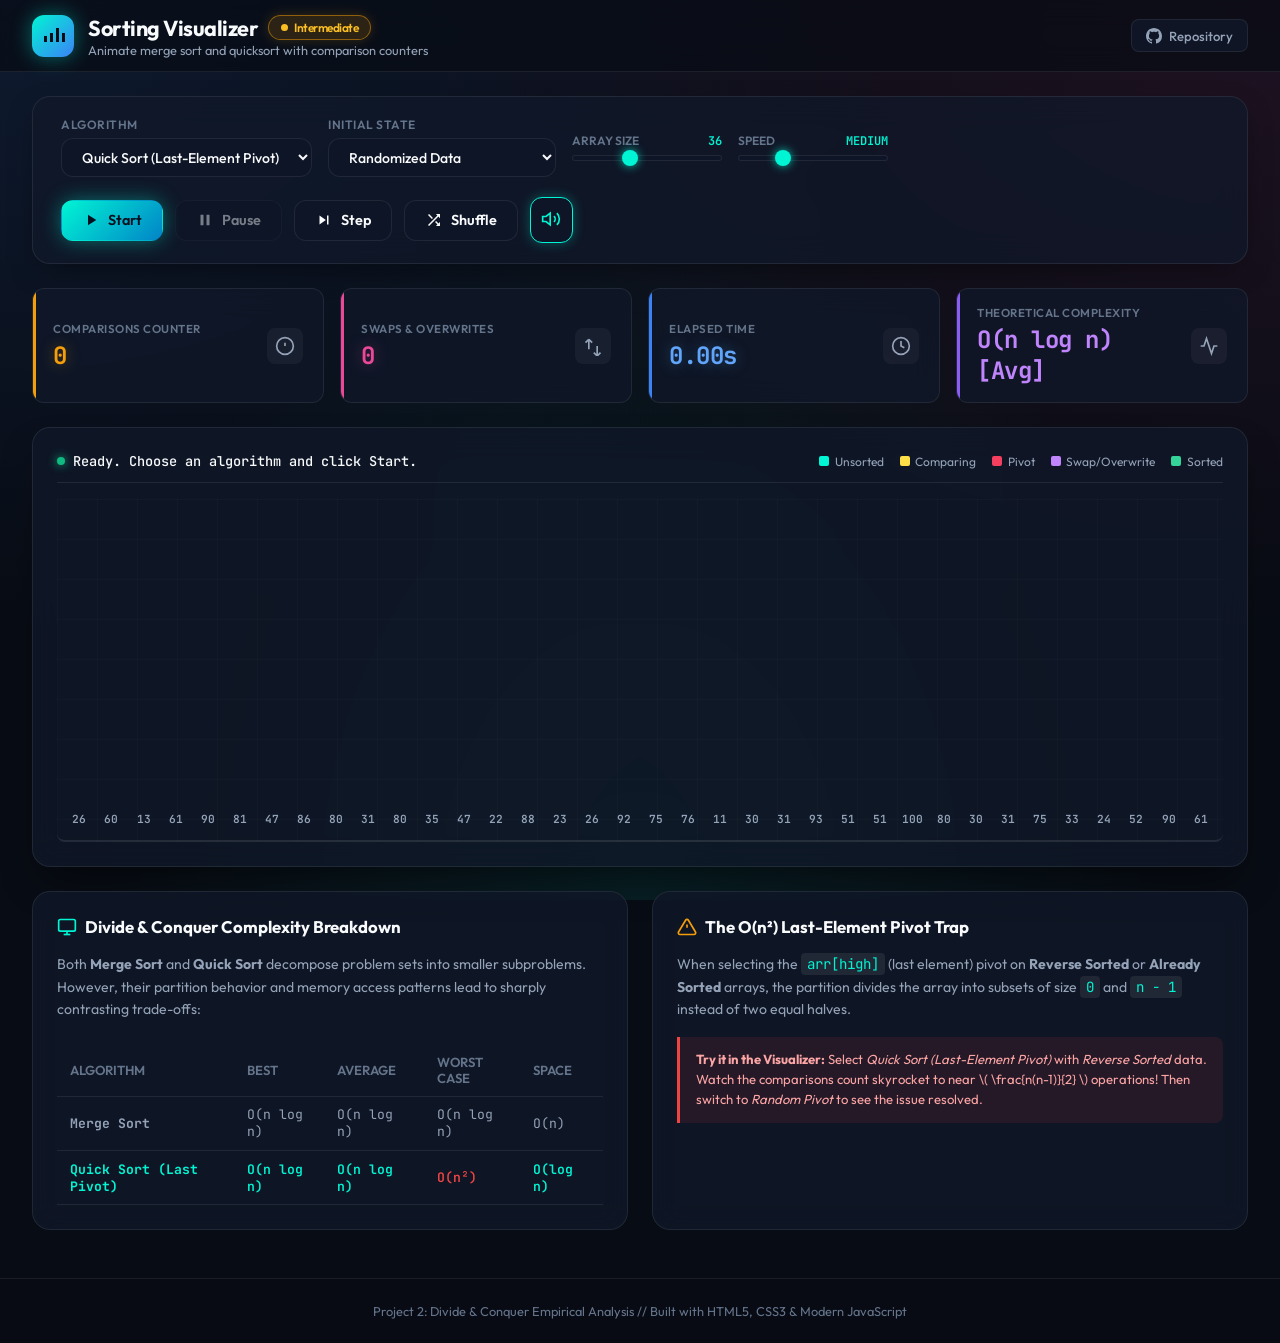
==== Project_2/index.html @ 73168f54 "feat(project-2): build interactive sorting visualizer with merge/quick sort, comparison counters, an" ====
<!DOCTYPE html>
<html lang="en">
<head>
  <meta charset="UTF-8">
  <meta name="viewport" content="width=device-width, initial-scale=1.0">
  <title>Sorting Visualizer // Merge vs Quick Sort with Counters</title>
  
  <!-- Fonts -->
  <link rel="preconnect" href="https://fonts.googleapis.com">
  <link rel="preconnect" href="https://fonts.gstatic.com" crossorigin>
  <link href="https://fonts.googleapis.com/css2?family=JetBrains+Mono:wght@400;500;700&family=Outfit:wght@400;500;600;700;800&display=swap" rel="stylesheet">
  
  <!-- Stylesheet -->
  <link rel="stylesheet" href="style.css">
</head>
<body>

  <!-- Top Header Navigation -->
  <header>
    <div class="header-container">
      <div class="brand">
        <div class="brand-icon">
          <svg viewBox="0 0 24 24">
            <path d="M3 18h3v-6H3v6zm6 0h3V9H9v9zm6 0h3V4h-3v14zm6 0h3v-9h-3v9z"/>
          </svg>
        </div>
        <div class="brand-title">
          <h1>Sorting Visualizer <span class="badge-tag"><span class="badge-dot"></span>Intermediate</span></h1>
          <p>Animate merge sort and quicksort with comparison counters</p>
        </div>
      </div>
      
      <div class="header-links">
        <a href="https://github.com/YousefEl-Basuony/Algorithm_Project" target="_blank" class="btn-secondary-link">
          <svg width="16" height="16" viewBox="0 0 24 24" fill="currentColor">
            <path d="M12 0C5.37 0 0 5.37 0 12c0 5.31 3.435 9.795 8.205 11.385.6.105.825-.255.825-.57 0-.285-.015-1.23-.015-2.235-3.015.555-3.795-.735-4.035-1.41-.135-.345-.72-1.41-1.23-1.695-.42-.225-1.02-.78-.015-.795.945-.015 1.62.87 1.845 1.23 1.08 1.815 2.805 1.305 3.495.99.105-.78.42-1.305.765-1.605-2.67-.3-5.46-1.335-5.46-5.925 0-1.305.465-2.385 1.23-3.225-.12-.3-.54-1.53.12-3.18 0 0 1.005-.315 3.3 1.23.96-.27 1.98-.405 3-.405s2.04.135 3 .405c2.295-1.56 3.3-1.23 3.3-1.23.66 1.65.24 2.88.12 3.18.765.84 1.23 1.905 1.23 3.225 0 4.605-2.805 5.625-5.475 5.925.435.375.81 1.095.81 2.22 0 1.605-.015 2.895-.015 3.3 0 .315.225.69.825.57A12.02 12.02 0 0024 12c0-6.63-5.37-12-12-12z"/>
          </svg>
          Repository
        </a>
      </div>
    </div>
  </header>

  <main>
    <!-- Control Deck -->
    <section class="control-deck">
      <div class="control-row">
        <div class="controls-group">
          <!-- Algorithm Selection -->
          <div class="input-pill">
            <label for="algo-select">Algorithm</label>
            <select id="algo-select" class="custom-select">
              <option value="quickSort" selected>Quick Sort (Last-Element Pivot)</option>
              <option value="mergeSort">Merge Sort (Divide & Conquer)</option>
              <option value="quickSortRandom">Quick Sort (Random Pivot)</option>
            </select>
          </div>

          <!-- Dataset Distribution -->
          <div class="input-pill">
            <label for="dataset-select">Initial State</label>
            <select id="dataset-select" class="custom-select">
              <option value="random" selected>Randomized Data</option>
              <option value="reversed">Reverse Sorted (O(n²) Trap)</option>
              <option value="sorted">Already Sorted</option>
              <option value="nearlySorted">Nearly Sorted</option>
            </select>
          </div>

          <!-- Array Size Slider -->
          <div class="slider-pill">
            <div class="slider-header">
              <span>Array Size</span>
              <span id="size-val" class="val-display">36</span>
            </div>
            <input type="range" id="size-slider" class="custom-slider" min="10" max="80" value="36">
          </div>

          <!-- Speed Slider -->
          <div class="slider-pill">
            <div class="slider-header">
              <span>Speed</span>
              <span id="speed-val" class="val-display">Medium</span>
            </div>
            <input type="range" id="speed-slider" class="custom-slider" min="5" max="150" value="45">
          </div>
        </div>

        <!-- Action Controls -->
        <div class="buttons-group">
          <button id="btn-start" class="btn btn-primary" title="Start Sorting">
            <svg viewBox="0 0 24 24" fill="currentColor">
              <path d="M8 5v14l11-7z"/>
            </svg>
            <span>Start</span>
          </button>

          <button id="btn-pause" class="btn btn-secondary" disabled title="Pause / Resume">
            <svg id="icon-pause" viewBox="0 0 24 24" fill="currentColor">
              <path d="M6 19h4V5H6v14zm8-14v14h4V5h-4z"/>
            </svg>
            <span id="pause-label">Pause</span>
          </button>

          <button id="btn-step" class="btn btn-secondary" title="Execute single step">
            <svg viewBox="0 0 24 24" fill="currentColor">
              <path d="M6 18l8.5-6L6 6v12zM16 6v12h2V6h-2z"/>
            </svg>
            <span>Step</span>
          </button>

          <button id="btn-shuffle" class="btn btn-secondary" title="Generate New Array">
            <svg viewBox="0 0 24 24" fill="currentColor">
              <path d="M10.59 9.17L5.41 4 4 5.41l5.17 5.17 1.42-1.41zM14.5 4l2.04 2.04L4 18.59 5.41 20 17.96 7.46 20 9.5V4h-5.5zm.33 9.41l-1.41 1.41 3.13 3.13L14.5 20H20v-5.5l-2.04 2.04-3.13-3.13z"/>
            </svg>
            <span>Shuffle</span>
          </button>

          <button id="btn-sound" class="btn-icon-toggle active" title="Toggle Audio Synthesizer">
            <svg id="icon-sound" width="20" height="20" viewBox="0 0 24 24" fill="none" stroke="currentColor" stroke-width="2">
              <polygon points="11 5 6 9 2 9 2 15 6 15 11 19 11 5"></polygon>
              <path d="M19.07 4.93a10 10 0 0 1 0 14.14M15.54 8.46a5 5 0 0 1 0 7.07"></path>
            </svg>
          </button>
        </div>
      </div>
    </section>

    <!-- Metrics HUD -->
    <section class="metrics-grid">
      <div class="metric-card card-comparisons">
        <div class="metric-info">
          <p class="label">Comparisons Counter</p>
          <h3 class="value" id="stat-comparisons">0</h3>
        </div>
        <div class="metric-icon">
          <svg width="20" height="20" viewBox="0 0 24 24" fill="none" stroke="currentColor" stroke-width="2">
            <circle cx="12" cy="12" r="10"></circle>
            <line x1="12" y1="8" x2="12" y2="12"></line>
            <line x1="12" y1="16" x2="12.01" y2="16"></line>
          </svg>
        </div>
      </div>

      <div class="metric-card card-swaps">
        <div class="metric-info">
          <p class="label">Swaps & Overwrites</p>
          <h3 class="value" id="stat-swaps">0</h3>
        </div>
        <div class="metric-icon">
          <svg width="20" height="20" viewBox="0 0 24 24" fill="none" stroke="currentColor" stroke-width="2">
            <path d="M7 16V4m0 0L3 8m4-4l4 4m6 4v12m0 0l4-4m-4 4l-4-4"/>
          </svg>
        </div>
      </div>

      <div class="metric-card card-time">
        <div class="metric-info">
          <p class="label">Elapsed Time</p>
          <h3 class="value" id="stat-time">0.00s</h3>
        </div>
        <div class="metric-icon">
          <svg width="20" height="20" viewBox="0 0 24 24" fill="none" stroke="currentColor" stroke-width="2">
            <circle cx="12" cy="12" r="10"></circle>
            <polyline points="12 6 12 12 16 14"></polyline>
          </svg>
        </div>
      </div>

      <div class="metric-card card-complexity">
        <div class="metric-info">
          <p class="label">Theoretical Complexity</p>
          <h3 class="value" id="stat-complexity">O(n log n)</h3>
        </div>
        <div class="metric-icon">
          <svg width="20" height="20" viewBox="0 0 24 24" fill="none" stroke="currentColor" stroke-width="2">
            <polyline points="22 12 18 12 15 21 9 3 6 12 2 12"></polyline>
          </svg>
        </div>
      </div>
    </section>

    <!-- Visualizer Stage Arena -->
    <section class="stage-wrapper">
      <div class="stage-header">
        <div class="status-indicator">
          <span class="status-beacon" id="status-beacon"></span>
          <span class="status-text" id="status-text">Ready. Choose an algorithm and click Start.</span>
        </div>

        <div class="legend-group">
          <div class="legend-item">
            <span class="legend-color default"></span>
            <span>Unsorted</span>
          </div>
          <div class="legend-item">
            <span class="legend-color comparing"></span>
            <span>Comparing</span>
          </div>
          <div class="legend-item">
            <span class="legend-color pivot"></span>
            <span>Pivot</span>
          </div>
          <div class="legend-item">
            <span class="legend-color swapping"></span>
            <span>Swap/Overwrite</span>
          </div>
          <div class="legend-item">
            <span class="legend-color sorted"></span>
            <span>Sorted</span>
          </div>
        </div>
      </div>

      <!-- Live Dynamic Bars Container -->
      <div id="bars-container" class="bars-arena"></div>
    </section>

    <!-- Project 2 Divide & Conquer Analysis Insights -->
    <section class="insights-section">
      <div class="insight-card">
        <h3>
          <svg width="20" height="20" viewBox="0 0 24 24" fill="none" stroke="var(--accent-cyan)" stroke-width="2">
            <rect x="2" y="3" width="20" height="14" rx="2" ry="2"></rect>
            <line x1="8" y1="21" x2="16" y2="21"></line>
            <line x1="12" y1="17" x2="12" y2="21"></line>
          </svg>
          Divide & Conquer Complexity Breakdown
        </h3>
        <p>Both <strong>Merge Sort</strong> and <strong>Quick Sort</strong> decompose problem sets into smaller subproblems. However, their partition behavior and memory access patterns lead to sharply contrasting trade-offs:</p>
        
        <table class="theory-table">
          <thead>
            <tr>
              <th>Algorithm</th>
              <th>Best</th>
              <th>Average</th>
              <th>Worst Case</th>
              <th>Space</th>
            </tr>
          </thead>
          <tbody>
            <tr>
              <td><strong>Merge Sort</strong></td>
              <td>O(n log n)</td>
              <td>O(n log n)</td>
              <td>O(n log n)</td>
              <td>O(n)</td>
            </tr>
            <tr class="highlight-row">
              <td><strong>Quick Sort (Last Pivot)</strong></td>
              <td>O(n log n)</td>
              <td>O(n log n)</td>
              <td style="color: var(--accent-red);">O(n²)</td>
              <td>O(log n)</td>
            </tr>
          </tbody>
        </table>
      </div>

      <div class="insight-card">
        <h3>
          <svg width="20" height="20" viewBox="0 0 24 24" fill="none" stroke="var(--accent-amber)" stroke-width="2">
            <path d="M10.29 3.86L1.82 18a2 2 0 0 0 1.71 3h16.94a2 2 0 0 0 1.71-3L13.71 3.86a2 2 0 0 0-3.42 0z"></path>
            <line x1="12" y1="9" x2="12" y2="13"></line>
            <line x1="12" y1="17" x2="12.01" y2="17"></line>
          </svg>
          The O(n²) Last-Element Pivot Trap
        </h3>
        <p>When selecting the <code class="code-pill">arr[high]</code> (last element) pivot on <strong>Reverse Sorted</strong> or <strong>Already Sorted</strong> arrays, the partition divides the array into subsets of size <code class="code-pill">0</code> and <code class="code-pill">n - 1</code> instead of two equal halves.</p>
        <div class="callout-warning">
          <strong>Try it in the Visualizer:</strong> Select <em>Quick Sort (Last-Element Pivot)</em> with <em>Reverse Sorted</em> data. Watch the comparisons count skyrocket to near \( \frac{n(n-1)}{2} \) operations! Then switch to <em>Random Pivot</em> to see the issue resolved.
        </div>
      </div>
    </section>
  </main>

  <footer>
    <p>Project 2: Divide & Conquer Empirical Analysis // Built with HTML5, CSS3 & Modern JavaScript</p>
  </footer>

  <!-- Scripts -->
  <script src="audio.js"></script>
  <script src="algorithms.js"></script>
  <script src="app.js"></script>
</body>
</html>
---- Project_2/style.css ----
/* ==========================================================================
   AlgoScope // Modern Sorting Visualizer Stylesheet
   Theme: Cyberpunk Glassmorphism / Neon Dark
   ========================================================================== */

:root {
  --bg-primary: #080c14;
  --bg-secondary: #0e1526;
  --bg-card: rgba(16, 24, 42, 0.75);
  --bg-card-hover: rgba(22, 34, 60, 0.85);
  --border-color: rgba(255, 255, 255, 0.08);
  --border-glow: rgba(0, 245, 212, 0.3);

  --text-primary: #f8fafc;
  --text-secondary: #94a3b8;
  --text-muted: #64748b;

  --accent-cyan: #00f5d4;
  --accent-blue: #3b82f6;
  --accent-purple: #8b5cf6;
  --accent-pink: #ec4899;
  --accent-amber: #f59e0b;
  --accent-red: #ef4444;
  --accent-emerald: #10b981;

  --bar-default-top: #00f5d4;
  --bar-default-bottom: #0284c7;
  --bar-glow: rgba(0, 245, 212, 0.4);

  --bar-compare-top: #fde047;
  --bar-compare-bottom: #eab308;
  --bar-compare-glow: rgba(250, 204, 21, 0.85);

  --bar-pivot-top: #f43f5e;
  --bar-pivot-bottom: #be123c;
  --bar-pivot-glow: rgba(244, 63, 94, 0.95);

  --bar-swap-top: #c084fc;
  --bar-swap-bottom: #7e22ce;
  --bar-swap-glow: rgba(192, 132, 252, 0.85);

  --bar-sorted-top: #34d399;
  --bar-sorted-bottom: #059669;
  --bar-sorted-glow: rgba(52, 211, 153, 0.8);

  --font-main: 'Outfit', -apple-system, BlinkMacSystemFont, 'Segoe UI', Roboto, sans-serif;
  --font-mono: 'JetBrains Mono', 'Fira Code', monospace;
  --radius-sm: 8px;
  --radius-md: 12px;
  --radius-lg: 18px;
  --radius-full: 9999px;
}

* {
  box-sizing: border-box;
  margin: 0;
  padding: 0;
}

body {
  background-color: var(--bg-primary);
  background-image: 
    radial-gradient(at 0% 0%, rgba(59, 130, 246, 0.12) 0px, transparent 50%),
    radial-gradient(at 100% 0%, rgba(236, 72, 153, 0.10) 0px, transparent 50%),
    radial-gradient(at 50% 100%, rgba(0, 245, 212, 0.08) 0px, transparent 60%);
  background-attachment: fixed;
  color: var(--text-primary);
  font-family: var(--font-main);
  min-height: 100vh;
  display: flex;
  flex-direction: column;
  overflow-x: hidden;
}

/* ==========================================================================
   Header & Navigation
   ========================================================================== */

header {
  border-bottom: 1px solid var(--border-color);
  background: rgba(8, 12, 20, 0.7);
  backdrop-filter: blur(14px);
  position: sticky;
  top: 0;
  z-index: 50;
  padding: 0.85rem 2rem;
}

.header-container {
  max-width: 1400px;
  margin: 0 auto;
  display: flex;
  align-items: center;
  justify-content: space-between;
  flex-wrap: wrap;
  gap: 1rem;
}

.brand {
  display: flex;
  align-items: center;
  gap: 0.9rem;
}

.brand-icon {
  width: 42px;
  height: 42px;
  background: linear-gradient(135deg, #00f5d4, #3b82f6);
  border-radius: var(--radius-md);
  display: flex;
  align-items: center;
  justify-content: center;
  box-shadow: 0 0 20px rgba(0, 245, 212, 0.4);
}

.brand-icon svg {
  width: 24px;
  height: 24px;
  fill: #080c14;
}

.brand-title h1 {
  font-size: 1.35rem;
  font-weight: 700;
  letter-spacing: -0.5px;
  display: flex;
  align-items: center;
  gap: 0.6rem;
}

.brand-title h1 span.gradient-text {
  background: linear-gradient(120deg, #00f5d4, #38bdf8, #818cf8);
  -webkit-background-clip: text;
  -webkit-text-fill-color: transparent;
}

.brand-title p {
  font-size: 0.8rem;
  color: var(--text-secondary);
}

.badge-tag {
  background: rgba(245, 158, 11, 0.15);
  border: 1px solid rgba(245, 158, 11, 0.5);
  color: #fbbf24;
  padding: 0.25rem 0.75rem;
  border-radius: var(--radius-full);
  font-size: 0.75rem;
  font-weight: 600;
  display: inline-flex;
  align-items: center;
  gap: 0.4rem;
  box-shadow: 0 0 12px rgba(245, 158, 11, 0.2);
}

.badge-dot {
  width: 7px;
  height: 7px;
  background-color: #fbbf24;
  border-radius: 50%;
  animation: pulse-dot 2s infinite ease-in-out;
}

@keyframes pulse-dot {
  0%, 100% { transform: scale(1); opacity: 1; }
  50% { transform: scale(1.4); opacity: 0.6; }
}

.header-links {
  display: flex;
  align-items: center;
  gap: 0.75rem;
}

.btn-secondary-link {
  display: inline-flex;
  align-items: center;
  gap: 0.4rem;
  background: var(--bg-card);
  border: 1px solid var(--border-color);
  color: var(--text-secondary);
  padding: 0.45rem 0.9rem;
  border-radius: var(--radius-sm);
  font-size: 0.82rem;
  text-decoration: none;
  font-weight: 500;
  transition: all 0.2s ease;
}

.btn-secondary-link:hover {
  color: var(--text-primary);
  border-color: rgba(255, 255, 255, 0.25);
  background: var(--bg-card-hover);
}

/* ==========================================================================
   Main Layout & Control Deck
   ========================================================================== */

main {
  max-width: 1400px;
  width: 100%;
  margin: 0 auto;
  padding: 1.5rem 2rem 3rem;
  display: flex;
  flex-direction: column;
  gap: 1.5rem;
  flex: 1;
}

.control-deck {
  background: var(--bg-card);
  backdrop-filter: blur(16px);
  border: 1px solid var(--border-color);
  border-radius: var(--radius-lg);
  padding: 1.25rem 1.75rem;
  box-shadow: 0 10px 30px -10px rgba(0, 0, 0, 0.5);
  display: flex;
  flex-direction: column;
  gap: 1.25rem;
}

.control-row {
  display: flex;
  align-items: center;
  justify-content: space-between;
  flex-wrap: wrap;
  gap: 1.25rem;
}

.controls-group {
  display: flex;
  align-items: center;
  flex-wrap: wrap;
  gap: 1rem;
}

.input-pill {
  display: flex;
  flex-direction: column;
  gap: 0.35rem;
}

.input-pill label {
  font-size: 0.75rem;
  font-weight: 600;
  text-transform: uppercase;
  letter-spacing: 0.5px;
  color: var(--text-muted);
}

select.custom-select {
  background: var(--bg-secondary);
  color: var(--text-primary);
  border: 1px solid var(--border-color);
  padding: 0.55rem 1rem;
  border-radius: var(--radius-md);
  font-family: inherit;
  font-size: 0.88rem;
  font-weight: 500;
  cursor: pointer;
  outline: none;
  transition: border-color 0.2s ease, box-shadow 0.2s ease;
}

select.custom-select:focus, select.custom-select:hover {
  border-color: var(--accent-cyan);
  box-shadow: 0 0 12px rgba(0, 245, 212, 0.2);
}

.slider-pill {
  display: flex;
  flex-direction: column;
  gap: 0.35rem;
  min-width: 150px;
}

.slider-pill .slider-header {
  display: flex;
  justify-content: space-between;
  font-size: 0.75rem;
  font-weight: 600;
  color: var(--text-muted);
  text-transform: uppercase;
}

.slider-pill .slider-header span.val-display {
  color: var(--accent-cyan);
  font-family: var(--font-mono);
}

input[type="range"].custom-slider {
  -webkit-appearance: none;
  appearance: none;
  width: 100%;
  height: 6px;
  border-radius: var(--radius-full);
  background: var(--bg-secondary);
  outline: none;
  cursor: pointer;
  border: 1px solid var(--border-color);
}

input[type="range"].custom-slider::-webkit-slider-thumb {
  -webkit-appearance: none;
  appearance: none;
  width: 16px;
  height: 16px;
  border-radius: 50%;
  background: var(--accent-cyan);
  box-shadow: 0 0 10px rgba(0, 245, 212, 0.8);
  transition: transform 0.15s ease, background 0.15s ease;
}

input[type="range"].custom-slider::-webkit-slider-thumb:hover {
  transform: scale(1.25);
  background: #ffffff;
}

/* Action Buttons */
.buttons-group {
  display: flex;
  align-items: center;
  flex-wrap: wrap;
  gap: 0.75rem;
}

.btn {
  display: inline-flex;
  align-items: center;
  justify-content: center;
  gap: 0.5rem;
  padding: 0.65rem 1.25rem;
  border-radius: var(--radius-md);
  font-family: inherit;
  font-size: 0.9rem;
  font-weight: 600;
  cursor: pointer;
  border: 1px solid transparent;
  transition: all 0.2s cubic-bezier(0.4, 0, 0.2, 1);
  outline: none;
}

.btn svg {
  width: 18px;
  height: 18px;
  transition: transform 0.2s ease;
}

.btn:active {
  transform: scale(0.97);
}

.btn-primary {
  background: linear-gradient(135deg, #00f5d4, #0284c7);
  color: #04101e;
  box-shadow: 0 0 20px rgba(0, 245, 212, 0.4);
}

.btn-primary:hover:not(:disabled) {
  box-shadow: 0 0 28px rgba(0, 245, 212, 0.7);
  filter: brightness(1.1);
}

.btn-secondary {
  background: var(--bg-secondary);
  color: var(--text-primary);
  border-color: var(--border-color);
}

.btn-secondary:hover:not(:disabled) {
  border-color: rgba(255, 255, 255, 0.25);
  background: var(--bg-card-hover);
}

.btn-icon-toggle {
  background: var(--bg-secondary);
  color: var(--text-secondary);
  border: 1px solid var(--border-color);
  padding: 0.65rem;
  border-radius: var(--radius-md);
  cursor: pointer;
  transition: all 0.2s ease;
}

.btn-icon-toggle:hover {
  color: var(--text-primary);
  border-color: var(--accent-cyan);
}

.btn-icon-toggle.active {
  color: var(--accent-cyan);
  border-color: var(--accent-cyan);
  box-shadow: 0 0 12px rgba(0, 245, 212, 0.3);
}

.btn:disabled, .btn-icon-toggle:disabled {
  opacity: 0.45;
  cursor: not-allowed;
  pointer-events: none;
}

/* ==========================================================================
   Metrics HUD (Stats Cards)
   ========================================================================== */

.metrics-grid {
  display: grid;
  grid-template-columns: repeat(auto-fit, minmax(210px, 1fr));
  gap: 1rem;
}

.metric-card {
  background: var(--bg-card);
  backdrop-filter: blur(14px);
  border: 1px solid var(--border-color);
  border-radius: var(--radius-md);
  padding: 1rem 1.25rem;
  display: flex;
  align-items: center;
  justify-content: space-between;
  transition: transform 0.2s ease, border-color 0.2s ease;
  position: relative;
  overflow: hidden;
}

.metric-card::before {
  content: '';
  position: absolute;
  top: 0;
  left: 0;
  width: 3px;
  height: 100%;
  background: var(--accent-cyan);
}

.metric-card.card-comparisons::before {
  background: var(--accent-amber);
}

.metric-card.card-swaps::before {
  background: var(--accent-pink);
}

.metric-card.card-time::before {
  background: var(--accent-blue);
}

.metric-card.card-complexity::before {
  background: var(--accent-purple);
}

.metric-info p.label {
  font-size: 0.72rem;
  font-weight: 600;
  text-transform: uppercase;
  letter-spacing: 0.5px;
  color: var(--text-muted);
}

.metric-info h3.value {
  font-family: var(--font-mono);
  font-size: 1.5rem;
  font-weight: 700;
  margin-top: 0.25rem;
  letter-spacing: -0.5px;
}

.card-comparisons .value {
  color: var(--accent-amber);
  text-shadow: 0 0 15px rgba(245, 158, 11, 0.35);
}

.card-swaps .value {
  color: var(--accent-pink);
  text-shadow: 0 0 15px rgba(236, 72, 153, 0.35);
}

.card-time .value {
  color: #60a5fa;
  text-shadow: 0 0 15px rgba(96, 165, 250, 0.35);
}

.card-complexity .value {
  color: #c084fc;
  font-size: 1.15rem;
}

.metric-icon {
  width: 36px;
  height: 36px;
  border-radius: var(--radius-sm);
  background: rgba(255, 255, 255, 0.04);
  display: flex;
  align-items: center;
  justify-content: center;
  color: var(--text-secondary);
}

/* ==========================================================================
   Visualizer Stage & Canvas Arena
   ========================================================================== */

.stage-wrapper {
  background: var(--bg-card);
  backdrop-filter: blur(16px);
  border: 1px solid var(--border-color);
  border-radius: var(--radius-lg);
  padding: 1.5rem;
  display: flex;
  flex-direction: column;
  gap: 1rem;
  box-shadow: 0 20px 40px -15px rgba(0, 0, 0, 0.6);
  position: relative;
  min-height: 440px;
}

.stage-header {
  display: flex;
  align-items: center;
  justify-content: space-between;
  border-bottom: 1px solid var(--border-color);
  padding-bottom: 0.75rem;
}

.status-indicator {
  display: flex;
  align-items: center;
  gap: 0.5rem;
  font-size: 0.85rem;
  font-family: var(--font-mono);
  color: var(--text-secondary);
}

.status-indicator .status-text {
  color: var(--text-primary);
  font-weight: 500;
}

.status-beacon {
  width: 8px;
  height: 8px;
  border-radius: 50%;
  background-color: var(--accent-emerald);
  box-shadow: 0 0 10px var(--accent-emerald);
}

.status-beacon.busy {
  background-color: var(--accent-amber);
  box-shadow: 0 0 10px var(--accent-amber);
  animation: pulse-dot 1s infinite ease-in-out;
}

.legend-group {
  display: flex;
  align-items: center;
  gap: 1rem;
  font-size: 0.75rem;
  color: var(--text-secondary);
  flex-wrap: wrap;
}

.legend-item {
  display: flex;
  align-items: center;
  gap: 0.35rem;
}

.legend-color {
  width: 10px;
  height: 10px;
  border-radius: 2px;
}

.legend-color.default { background: var(--bar-default-top); }
.legend-color.comparing { background: var(--bar-compare-top); }
.legend-color.pivot { background: var(--bar-pivot-top); }
.legend-color.swapping { background: var(--bar-swap-top); }
.legend-color.sorted { background: var(--bar-sorted-top); }

/* The Bars Arena */
.bars-arena {
  flex: 1;
  min-height: 340px;
  height: 380px;
  display: flex;
  align-items: flex-end;
  justify-content: center;
  gap: 3px;
  padding: 1.5rem 0.5rem 0.5rem;
  position: relative;
  background: 
    linear-gradient(rgba(255, 255, 255, 0.02) 1px, transparent 1px),
    linear-gradient(90deg, rgba(255, 255, 255, 0.02) 1px, transparent 1px);
  background-size: 40px 40px;
  border-bottom: 2px solid rgba(255, 255, 255, 0.1);
  border-radius: 0 0 var(--radius-sm) var(--radius-sm);
}

/* Individual Bar Element */
.bar {
  flex: 1;
  max-width: 48px;
  background: linear-gradient(180deg, var(--bar-default-top), var(--bar-default-bottom));
  border-radius: 4px 4px 0 0;
  box-shadow: 0 0 10px var(--bar-glow);
  position: relative;
  display: flex;
  justify-content: center;
  align-items: flex-start;
  transition: height 0.12s cubic-bezier(0.1, 0.9, 0.2, 1), background 0.1s ease, transform 0.1s ease;
  user-select: none;
}

.bar-val {
  position: absolute;
  top: -20px;
  font-size: 0.7rem;
  font-family: var(--font-mono);
  font-weight: 600;
  color: var(--text-secondary);
  pointer-events: none;
  white-space: nowrap;
}

/* Dynamic State Modifiers */
.bar.comparing {
  background: linear-gradient(180deg, var(--bar-compare-top), var(--bar-compare-bottom)) !important;
  box-shadow: 0 0 20px var(--bar-compare-glow), 0 -4px 15px var(--bar-compare-glow) !important;
  transform: translateY(-4px);
  z-index: 5;
}

.bar.comparing .bar-val {
  color: var(--bar-compare-top);
  font-weight: 700;
}

.bar.pivot {
  background: linear-gradient(180deg, var(--bar-pivot-top), var(--bar-pivot-bottom)) !important;
  box-shadow: 0 0 25px var(--bar-pivot-glow), 0 -6px 20px var(--bar-pivot-glow) !important;
  transform: translateY(-6px);
  z-index: 6;
}

.bar.pivot::after {
  content: 'PIVOT';
  position: absolute;
  top: -34px;
  font-size: 0.6rem;
  font-family: var(--font-mono);
  font-weight: 700;
  background: var(--bar-pivot-top);
  color: #fff;
  padding: 1px 4px;
  border-radius: 3px;
  letter-spacing: 0.5px;
}

.bar.swapping {
  background: linear-gradient(180deg, var(--bar-swap-top), var(--bar-swap-bottom)) !important;
  box-shadow: 0 0 20px var(--bar-swap-glow) !important;
  transform: scaleY(1.05);
  z-index: 4;
}

.bar.in-subarray {
  opacity: 1;
}

.bar.dimmed {
  opacity: 0.25;
}

.bar.sorted {
  background: linear-gradient(180deg, var(--bar-sorted-top), var(--bar-sorted-bottom)) !important;
  box-shadow: 0 0 14px var(--bar-sorted-glow) !important;
}

/* ==========================================================================
   Algorithm Insights Panel (Theory & Project 2 Alignment)
   ========================================================================== */

.insights-section {
  display: grid;
  grid-template-columns: 1fr 1fr;
  gap: 1.5rem;
}

@media (max-width: 900px) {
  .insights-section {
    grid-template-columns: 1fr;
  }
}

.insight-card {
  background: var(--bg-card);
  backdrop-filter: blur(14px);
  border: 1px solid var(--border-color);
  border-radius: var(--radius-lg);
  padding: 1.5rem;
  display: flex;
  flex-direction: column;
  gap: 1rem;
}

.insight-card h3 {
  font-size: 1.05rem;
  font-weight: 700;
  display: flex;
  align-items: center;
  gap: 0.5rem;
  color: var(--text-primary);
}

.insight-card p {
  font-size: 0.88rem;
  line-height: 1.6;
  color: var(--text-secondary);
}

.code-pill {
  font-family: var(--font-mono);
  background: rgba(255, 255, 255, 0.08);
  padding: 2px 6px;
  border-radius: 4px;
  color: var(--accent-cyan);
}

.theory-table {
  width: 100%;
  border-collapse: collapse;
  font-size: 0.82rem;
  margin-top: 0.5rem;
}

.theory-table th, .theory-table td {
  padding: 0.6rem 0.8rem;
  text-align: left;
  border-bottom: 1px solid var(--border-color);
}

.theory-table th {
  color: var(--text-muted);
  font-weight: 600;
  text-transform: uppercase;
}

.theory-table td {
  font-family: var(--font-mono);
  color: var(--text-secondary);
}

.theory-table tr.highlight-row td {
  color: var(--accent-cyan);
  font-weight: 600;
}

.callout-warning {
  background: rgba(239, 68, 68, 0.1);
  border-left: 3px solid var(--accent-red);
  padding: 0.85rem 1rem;
  border-radius: 0 var(--radius-sm) var(--radius-sm) 0;
  font-size: 0.82rem;
  color: #fca5a5;
  line-height: 1.5;
}

/* ==========================================================================
   Footer
   ========================================================================== */

footer {
  border-top: 1px solid var(--border-color);
  padding: 1.5rem 2rem;
  text-align: center;
  font-size: 0.8rem;
  color: var(--text-muted);
  background: rgba(8, 12, 20, 0.8);
}

footer a {
  color: var(--accent-cyan);
  text-decoration: none;
}

footer a:hover {
  text-decoration: underline;
}

/* Responsive tweaks */
@media (max-width: 768px) {
  header { padding: 0.75rem 1rem; }
  main { padding: 1rem; }
  .control-deck { padding: 1rem; }
  .bars-arena { height: 280px; }
  .legend-group { display: none; }
}
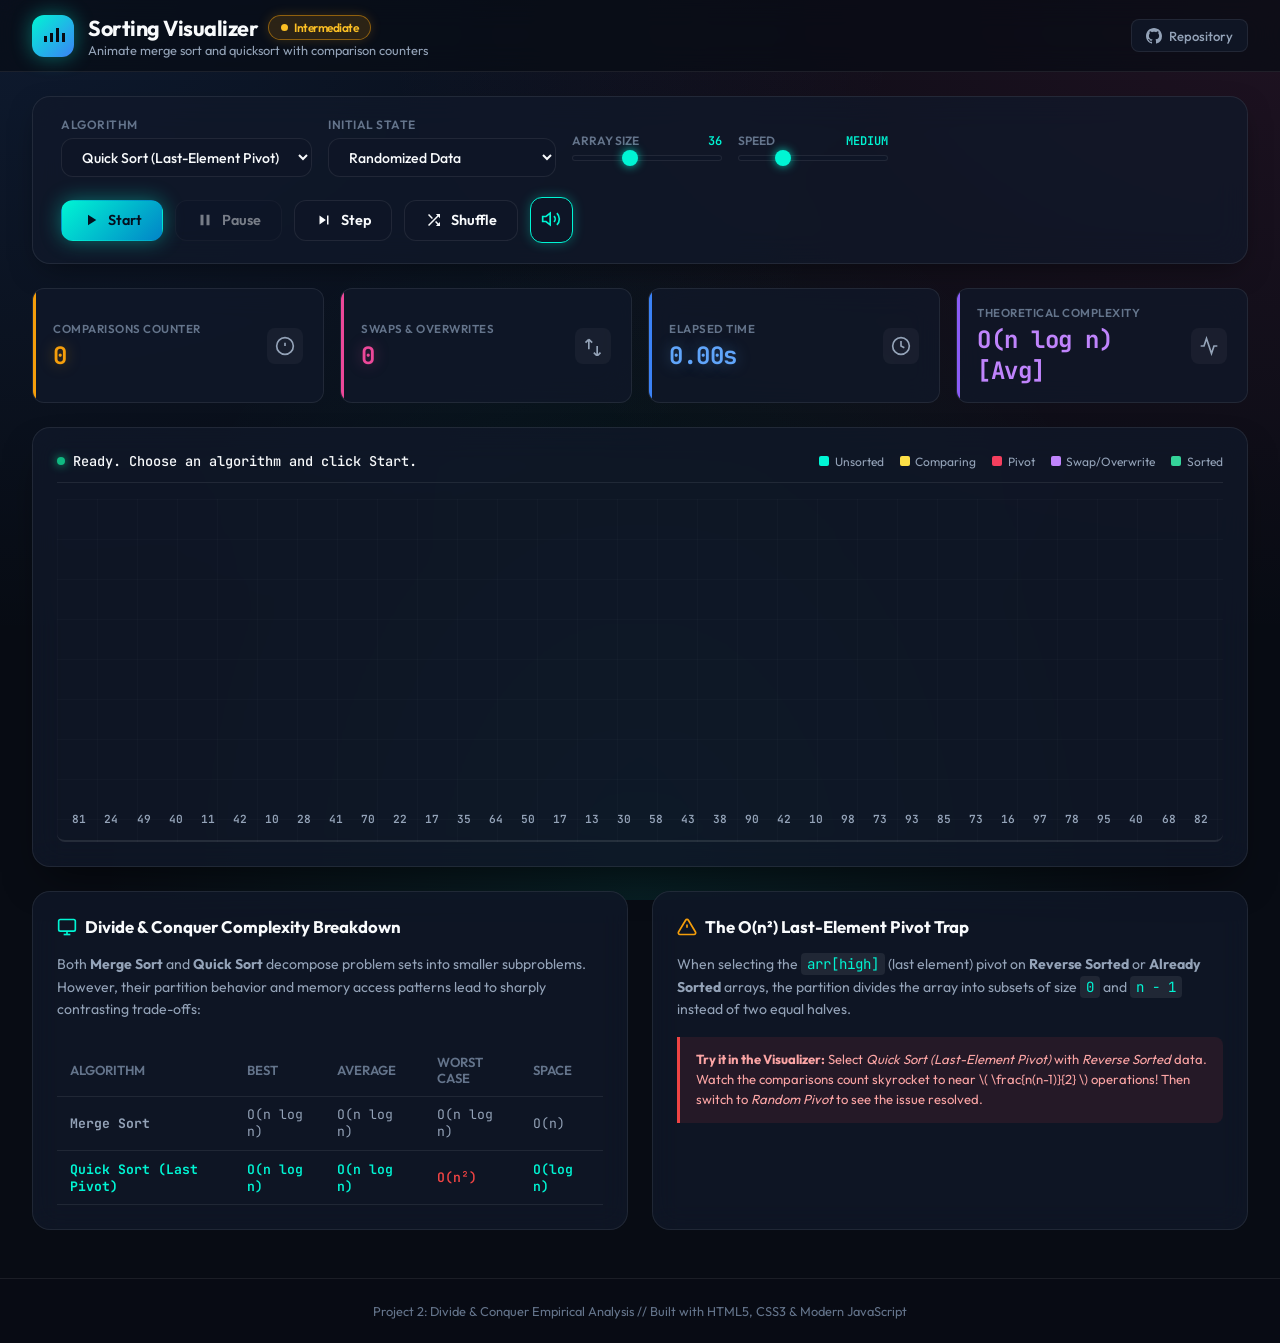
==== commit 577a4645: "fix: normalize line endings" ====
--- a/Project_2/index.html
+++ b/Project_2/index.html
@@ -285,3 +285,4 @@
   <script src="app.js"></script>
 </body>
 </html>
+
--- a/Project_2/style.css
+++ b/Project_2/style.css
@@ -796,3 +796,4 @@
   .bars-arena { height: 280px; }
   .legend-group { display: none; }
 }
+
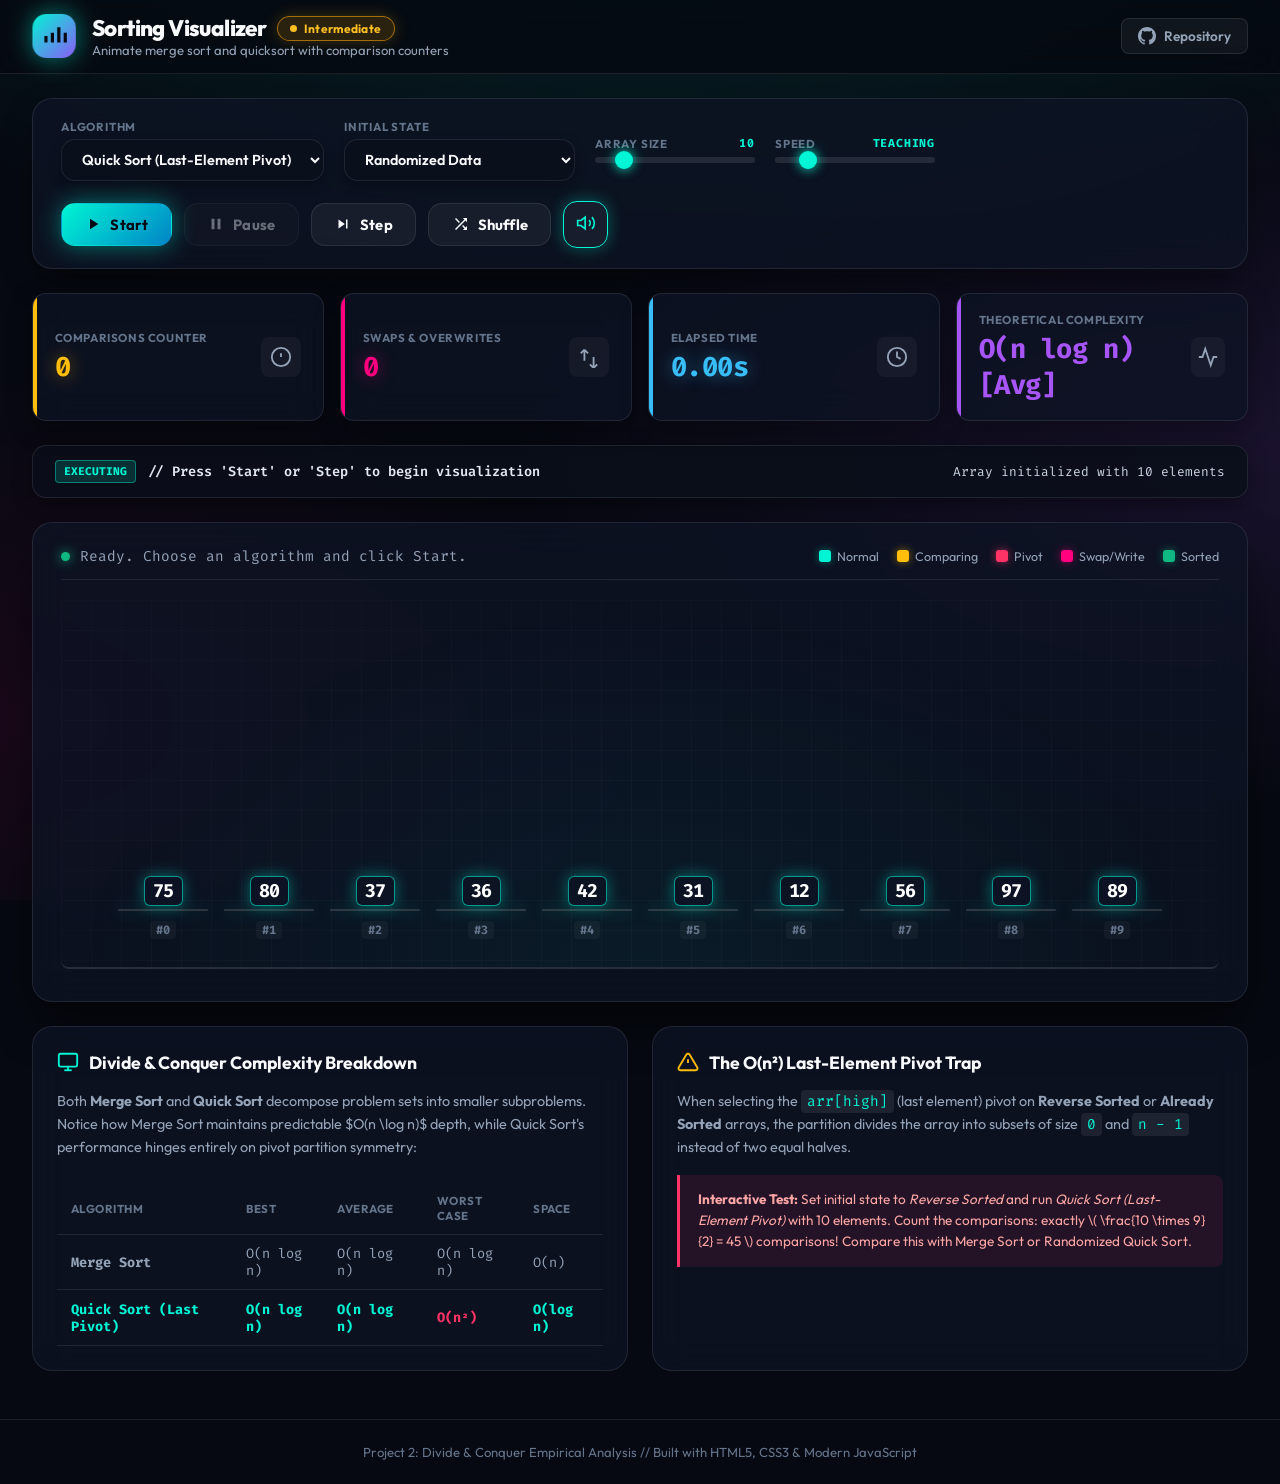
==== commit 39764535: "feat(ui): enhance 10-element pillar visualizer with live code HUD, dynamic pointer badges, and vibra" ====
--- a/Project_2/index.html
+++ b/Project_2/index.html
@@ -8,7 +8,7 @@
   <!-- Fonts -->
   <link rel="preconnect" href="https://fonts.googleapis.com">
   <link rel="preconnect" href="https://fonts.gstatic.com" crossorigin>
-  <link href="https://fonts.googleapis.com/css2?family=JetBrains+Mono:wght@400;500;700&family=Outfit:wght@400;500;600;700;800&display=swap" rel="stylesheet">
+  <link href="https://fonts.googleapis.com/css2?family=Fira+Code:wght@400;600;700&family=Outfit:wght@400;500;600;700;800;900&display=swap" rel="stylesheet">
   
   <!-- Stylesheet -->
   <link rel="stylesheet" href="style.css">
@@ -19,20 +19,20 @@
   <header>
     <div class="header-container">
       <div class="brand">
-        <div class="brand-icon">
+        <div class="brand-icon-box">
           <svg viewBox="0 0 24 24">
             <path d="M3 18h3v-6H3v6zm6 0h3V9H9v9zm6 0h3V4h-3v14zm6 0h3v-9h-3v9z"/>
           </svg>
         </div>
         <div class="brand-title">
-          <h1>Sorting Visualizer <span class="badge-tag"><span class="badge-dot"></span>Intermediate</span></h1>
+          <h1>Sorting Visualizer <span class="badge-intermediate">Intermediate</span></h1>
           <p>Animate merge sort and quicksort with comparison counters</p>
         </div>
       </div>
       
       <div class="header-links">
-        <a href="https://github.com/YousefEl-Basuony/Algorithm_Project" target="_blank" class="btn-secondary-link">
-          <svg width="16" height="16" viewBox="0 0 24 24" fill="currentColor">
+        <a href="https://github.com/YousefEl-Basuony/Algorithm_Project" target="_blank" class="btn-github">
+          <svg width="18" height="18" viewBox="0 0 24 24" fill="currentColor">
             <path d="M12 0C5.37 0 0 5.37 0 12c0 5.31 3.435 9.795 8.205 11.385.6.105.825-.255.825-.57 0-.285-.015-1.23-.015-2.235-3.015.555-3.795-.735-4.035-1.41-.135-.345-.72-1.41-1.23-1.695-.42-.225-1.02-.78-.015-.795.945-.015 1.62.87 1.845 1.23 1.08 1.815 2.805 1.305 3.495.99.105-.78.42-1.305.765-1.605-2.67-.3-5.46-1.335-5.46-5.925 0-1.305.465-2.385 1.23-3.225-.12-.3-.54-1.53.12-3.18 0 0 1.005-.315 3.3 1.23.96-.27 1.98-.405 3-.405s2.04.135 3 .405c2.295-1.56 3.3-1.23 3.3-1.23.66 1.65.24 2.88.12 3.18.765.84 1.23 1.905 1.23 3.225 0 4.605-2.805 5.625-5.475 5.925.435.375.81 1.095.81 2.22 0 1.605-.015 2.895-.015 3.3 0 .315.225.69.825.57A12.02 12.02 0 0024 12c0-6.63-5.37-12-12-12z"/>
           </svg>
           Repository
@@ -67,22 +67,22 @@
             </select>
           </div>
 
-          <!-- Array Size Slider -->
+          <!-- Array Size Slider (Set to 10 by default) -->
           <div class="slider-pill">
             <div class="slider-header">
               <span>Array Size</span>
-              <span id="size-val" class="val-display">36</span>
+              <span id="size-val" class="val-display">10</span>
             </div>
-            <input type="range" id="size-slider" class="custom-slider" min="10" max="80" value="36">
+            <input type="range" id="size-slider" class="custom-slider" min="5" max="40" value="10">
           </div>
 
           <!-- Speed Slider -->
           <div class="slider-pill">
             <div class="slider-header">
               <span>Speed</span>
-              <span id="speed-val" class="val-display">Medium</span>
+              <span id="speed-val" class="val-display">Teaching</span>
             </div>
-            <input type="range" id="speed-slider" class="custom-slider" min="5" max="150" value="45">
+            <input type="range" id="speed-slider" class="custom-slider" min="5" max="150" value="30">
           </div>
         </div>
 
@@ -134,7 +134,7 @@
           <h3 class="value" id="stat-comparisons">0</h3>
         </div>
         <div class="metric-icon">
-          <svg width="20" height="20" viewBox="0 0 24 24" fill="none" stroke="currentColor" stroke-width="2">
+          <svg width="22" height="22" viewBox="0 0 24 24" fill="none" stroke="currentColor" stroke-width="2">
             <circle cx="12" cy="12" r="10"></circle>
             <line x1="12" y1="8" x2="12" y2="12"></line>
             <line x1="12" y1="16" x2="12.01" y2="16"></line>
@@ -148,7 +148,7 @@
           <h3 class="value" id="stat-swaps">0</h3>
         </div>
         <div class="metric-icon">
-          <svg width="20" height="20" viewBox="0 0 24 24" fill="none" stroke="currentColor" stroke-width="2">
+          <svg width="22" height="22" viewBox="0 0 24 24" fill="none" stroke="currentColor" stroke-width="2">
             <path d="M7 16V4m0 0L3 8m4-4l4 4m6 4v12m0 0l4-4m-4 4l-4-4"/>
           </svg>
         </div>
@@ -160,7 +160,7 @@
           <h3 class="value" id="stat-time">0.00s</h3>
         </div>
         <div class="metric-icon">
-          <svg width="20" height="20" viewBox="0 0 24 24" fill="none" stroke="currentColor" stroke-width="2">
+          <svg width="22" height="22" viewBox="0 0 24 24" fill="none" stroke="currentColor" stroke-width="2">
             <circle cx="12" cy="12" r="10"></circle>
             <polyline points="12 6 12 12 16 14"></polyline>
           </svg>
@@ -173,12 +173,23 @@
           <h3 class="value" id="stat-complexity">O(n log n)</h3>
         </div>
         <div class="metric-icon">
-          <svg width="20" height="20" viewBox="0 0 24 24" fill="none" stroke="currentColor" stroke-width="2">
+          <svg width="22" height="22" viewBox="0 0 24 24" fill="none" stroke="currentColor" stroke-width="2">
             <polyline points="22 12 18 12 15 21 9 3 6 12 2 12"></polyline>
           </svg>
         </div>
       </div>
     </section>
+
+    <!-- Real-Time Code Execution Line HUD -->
+    <div class="code-hud-banner">
+      <div class="code-hud-left">
+        <span class="code-hud-tag">Executing</span>
+        <span class="code-hud-line" id="code-hud-line">// Press 'Start' or 'Step' to begin visualization</span>
+      </div>
+      <div class="code-hud-right">
+        <span class="step-desc" id="code-hud-desc">Array initialized with 10 elements</span>
+      </div>
+    </div>
 
     <!-- Visualizer Stage Arena -->
     <section class="stage-wrapper">
@@ -191,7 +202,7 @@
         <div class="legend-group">
           <div class="legend-item">
             <span class="legend-color default"></span>
-            <span>Unsorted</span>
+            <span>Normal</span>
           </div>
           <div class="legend-item">
             <span class="legend-color comparing"></span>
@@ -203,7 +214,7 @@
           </div>
           <div class="legend-item">
             <span class="legend-color swapping"></span>
-            <span>Swap/Overwrite</span>
+            <span>Swap/Write</span>
           </div>
           <div class="legend-item">
             <span class="legend-color sorted"></span>
@@ -212,7 +223,7 @@
         </div>
       </div>
 
-      <!-- Live Dynamic Bars Container -->
+      <!-- Live Dynamic Pillars Container -->
       <div id="bars-container" class="bars-arena"></div>
     </section>
 
@@ -220,14 +231,14 @@
     <section class="insights-section">
       <div class="insight-card">
         <h3>
-          <svg width="20" height="20" viewBox="0 0 24 24" fill="none" stroke="var(--accent-cyan)" stroke-width="2">
+          <svg width="22" height="22" viewBox="0 0 24 24" fill="none" stroke="var(--neon-cyan)" stroke-width="2">
             <rect x="2" y="3" width="20" height="14" rx="2" ry="2"></rect>
             <line x1="8" y1="21" x2="16" y2="21"></line>
             <line x1="12" y1="17" x2="12" y2="21"></line>
           </svg>
           Divide & Conquer Complexity Breakdown
         </h3>
-        <p>Both <strong>Merge Sort</strong> and <strong>Quick Sort</strong> decompose problem sets into smaller subproblems. However, their partition behavior and memory access patterns lead to sharply contrasting trade-offs:</p>
+        <p>Both <strong>Merge Sort</strong> and <strong>Quick Sort</strong> decompose problem sets into smaller subproblems. Notice how Merge Sort maintains predictable $O(n \log n)$ depth, while Quick Sort's performance hinges entirely on pivot partition symmetry:</p>
         
         <table class="theory-table">
           <thead>
@@ -251,7 +262,7 @@
               <td><strong>Quick Sort (Last Pivot)</strong></td>
               <td>O(n log n)</td>
               <td>O(n log n)</td>
-              <td style="color: var(--accent-red);">O(n²)</td>
+              <td style="color: var(--neon-crimson);">O(n²)</td>
               <td>O(log n)</td>
             </tr>
           </tbody>
@@ -260,7 +271,7 @@
 
       <div class="insight-card">
         <h3>
-          <svg width="20" height="20" viewBox="0 0 24 24" fill="none" stroke="var(--accent-amber)" stroke-width="2">
+          <svg width="22" height="22" viewBox="0 0 24 24" fill="none" stroke="var(--neon-gold)" stroke-width="2">
             <path d="M10.29 3.86L1.82 18a2 2 0 0 0 1.71 3h16.94a2 2 0 0 0 1.71-3L13.71 3.86a2 2 0 0 0-3.42 0z"></path>
             <line x1="12" y1="9" x2="12" y2="13"></line>
             <line x1="12" y1="17" x2="12.01" y2="17"></line>
@@ -269,7 +280,7 @@
         </h3>
         <p>When selecting the <code class="code-pill">arr[high]</code> (last element) pivot on <strong>Reverse Sorted</strong> or <strong>Already Sorted</strong> arrays, the partition divides the array into subsets of size <code class="code-pill">0</code> and <code class="code-pill">n - 1</code> instead of two equal halves.</p>
         <div class="callout-warning">
-          <strong>Try it in the Visualizer:</strong> Select <em>Quick Sort (Last-Element Pivot)</em> with <em>Reverse Sorted</em> data. Watch the comparisons count skyrocket to near \( \frac{n(n-1)}{2} \) operations! Then switch to <em>Random Pivot</em> to see the issue resolved.
+          <strong>Interactive Test:</strong> Set initial state to <em>Reverse Sorted</em> and run <em>Quick Sort (Last-Element Pivot)</em> with 10 elements. Count the comparisons: exactly \( \frac{10 \times 9}{2} = 45 \) comparisons! Compare this with Merge Sort or Randomized Quick Sort.
         </div>
       </div>
     </section>
@@ -285,4 +296,3 @@
   <script src="app.js"></script>
 </body>
 </html>
-
--- a/Project_2/style.css
+++ b/Project_2/style.css
@@ -1,54 +1,61 @@
 /* ==========================================================================
-   AlgoScope // Modern Sorting Visualizer Stylesheet
-   Theme: Cyberpunk Glassmorphism / Neon Dark
-   ========================================================================== */
+   AlgoScope // Ultimate Sorting Visualizer Stylesheet
+   Theme: Next-Gen Cyberpunk Glassmorphism / Neon Dark
+   ========================================================================== */
+
+@import url('https://fonts.googleapis.com/css2?family=Fira+Code:wght@400;600;700&family=Outfit:wght@400;500;600;700;800;900&display=swap');
 
 :root {
-  --bg-primary: #080c14;
-  --bg-secondary: #0e1526;
-  --bg-card: rgba(16, 24, 42, 0.75);
-  --bg-card-hover: rgba(22, 34, 60, 0.85);
-  --border-color: rgba(255, 255, 255, 0.08);
-  --border-glow: rgba(0, 245, 212, 0.3);
-
-  --text-primary: #f8fafc;
-  --text-secondary: #94a3b8;
-  --text-muted: #64748b;
-
-  --accent-cyan: #00f5d4;
-  --accent-blue: #3b82f6;
-  --accent-purple: #8b5cf6;
-  --accent-pink: #ec4899;
-  --accent-amber: #f59e0b;
-  --accent-red: #ef4444;
-  --accent-emerald: #10b981;
-
-  --bar-default-top: #00f5d4;
-  --bar-default-bottom: #0284c7;
-  --bar-glow: rgba(0, 245, 212, 0.4);
-
-  --bar-compare-top: #fde047;
-  --bar-compare-bottom: #eab308;
-  --bar-compare-glow: rgba(250, 204, 21, 0.85);
-
-  --bar-pivot-top: #f43f5e;
-  --bar-pivot-bottom: #be123c;
-  --bar-pivot-glow: rgba(244, 63, 94, 0.95);
-
-  --bar-swap-top: #c084fc;
-  --bar-swap-bottom: #7e22ce;
-  --bar-swap-glow: rgba(192, 132, 252, 0.85);
-
-  --bar-sorted-top: #34d399;
-  --bar-sorted-bottom: #059669;
-  --bar-sorted-glow: rgba(52, 211, 153, 0.8);
-
-  --font-main: 'Outfit', -apple-system, BlinkMacSystemFont, 'Segoe UI', Roboto, sans-serif;
-  --font-mono: 'JetBrains Mono', 'Fira Code', monospace;
+  --bg-deep: #060911;
+  --bg-card: rgba(13, 20, 36, 0.78);
+  --bg-card-hover: rgba(20, 31, 56, 0.9);
+  --border-glass: rgba(255, 255, 255, 0.09);
+  --border-neon: rgba(0, 245, 212, 0.4);
+
+  --text-main: #f8fafc;
+  --text-sub: #94a3b8;
+  --text-dim: #64748b;
+
+  /* Neon Palette */
+  --neon-cyan: #00f5d4;
+  --neon-blue: #38bdf8;
+  --neon-gold: #ffbe0b;
+  --neon-pink: #ff007f;
+  --neon-purple: #a855f7;
+  --neon-emerald: #10b981;
+  --neon-crimson: #ff3366;
+
+  /* Bar Gradient Themes */
+  --bar-base-top: #00f5d4;
+  --bar-base-mid: #0284c7;
+  --bar-base-bottom: #0f172a;
+  --bar-base-glow: rgba(0, 245, 212, 0.35);
+
+  --bar-compare-top: #fff066;
+  --bar-compare-mid: #f59e0b;
+  --bar-compare-bottom: #78350f;
+  --bar-compare-glow: rgba(255, 190, 11, 0.85);
+
+  --bar-pivot-top: #ff3366;
+  --bar-pivot-mid: #e11d48;
+  --bar-pivot-bottom: #4c0519;
+  --bar-pivot-glow: rgba(255, 51, 102, 0.95);
+
+  --bar-swap-top: #f472b6;
+  --bar-swap-mid: #c026d3;
+  --bar-swap-bottom: #581c87;
+  --bar-swap-glow: rgba(217, 70, 239, 0.9);
+
+  --bar-sorted-top: #4ade80;
+  --bar-sorted-mid: #10b981;
+  --bar-sorted-bottom: #064e3b;
+  --bar-sorted-glow: rgba(16, 185, 129, 0.85);
+
+  --font-heading: 'Outfit', sans-serif;
+  --font-mono: 'Fira Code', monospace;
   --radius-sm: 8px;
-  --radius-md: 12px;
-  --radius-lg: 18px;
-  --radius-full: 9999px;
+  --radius-md: 14px;
+  --radius-lg: 20px;
 }
 
 * {
@@ -58,14 +65,14 @@
 }
 
 body {
-  background-color: var(--bg-primary);
+  background-color: var(--bg-deep);
   background-image: 
-    radial-gradient(at 0% 0%, rgba(59, 130, 246, 0.12) 0px, transparent 50%),
-    radial-gradient(at 100% 0%, rgba(236, 72, 153, 0.10) 0px, transparent 50%),
-    radial-gradient(at 50% 100%, rgba(0, 245, 212, 0.08) 0px, transparent 60%);
+    radial-gradient(ellipse 80% 50% at 50% -20%, rgba(0, 245, 212, 0.15), transparent),
+    radial-gradient(ellipse 60% 40% at 100% 50%, rgba(168, 85, 247, 0.12), transparent),
+    radial-gradient(ellipse 60% 40% at 0% 80%, rgba(255, 0, 127, 0.08), transparent);
   background-attachment: fixed;
-  color: var(--text-primary);
-  font-family: var(--font-main);
+  color: var(--text-main);
+  font-family: var(--font-heading);
   min-height: 100vh;
   display: flex;
   flex-direction: column;
@@ -73,21 +80,21 @@
 }
 
 /* ==========================================================================
-   Header & Navigation
+   Header Section
    ========================================================================== */
 
 header {
-  border-bottom: 1px solid var(--border-color);
-  background: rgba(8, 12, 20, 0.7);
-  backdrop-filter: blur(14px);
+  border-bottom: 1px solid var(--border-glass);
+  background: rgba(6, 9, 17, 0.82);
+  backdrop-filter: blur(20px);
   position: sticky;
   top: 0;
-  z-index: 50;
-  padding: 0.85rem 2rem;
+  z-index: 100;
+  padding: 0.9rem 2rem;
 }
 
 .header-container {
-  max-width: 1400px;
+  max-width: 1440px;
   margin: 0 auto;
   display: flex;
   align-items: center;
@@ -99,106 +106,109 @@
 .brand {
   display: flex;
   align-items: center;
-  gap: 0.9rem;
-}
-
-.brand-icon {
-  width: 42px;
-  height: 42px;
-  background: linear-gradient(135deg, #00f5d4, #3b82f6);
+  gap: 1rem;
+}
+
+.brand-icon-box {
+  width: 44px;
+  height: 44px;
+  background: linear-gradient(135deg, #00f5d4, #8b5cf6);
   border-radius: var(--radius-md);
   display: flex;
   align-items: center;
   justify-content: center;
-  box-shadow: 0 0 20px rgba(0, 245, 212, 0.4);
-}
-
-.brand-icon svg {
-  width: 24px;
-  height: 24px;
-  fill: #080c14;
+  box-shadow: 0 0 25px rgba(0, 245, 212, 0.5);
+  transform: perspective(600px) rotateY(-10deg);
+  transition: transform 0.3s ease;
+}
+
+.brand-icon-box:hover {
+  transform: perspective(600px) rotateY(0deg) scale(1.08);
+}
+
+.brand-icon-box svg {
+  width: 26px;
+  height: 26px;
+  fill: #060911;
 }
 
 .brand-title h1 {
-  font-size: 1.35rem;
-  font-weight: 700;
-  letter-spacing: -0.5px;
-  display: flex;
-  align-items: center;
-  gap: 0.6rem;
-}
-
-.brand-title h1 span.gradient-text {
-  background: linear-gradient(120deg, #00f5d4, #38bdf8, #818cf8);
+  font-size: 1.4rem;
+  font-weight: 800;
+  letter-spacing: -0.6px;
+  display: flex;
+  align-items: center;
+  gap: 0.65rem;
+}
+
+.brand-title h1 span.highlight-gradient {
+  background: linear-gradient(120deg, #00f5d4, #38bdf8, #c084fc);
   -webkit-background-clip: text;
   -webkit-text-fill-color: transparent;
 }
 
-.brand-title p {
-  font-size: 0.8rem;
-  color: var(--text-secondary);
-}
-
-.badge-tag {
-  background: rgba(245, 158, 11, 0.15);
-  border: 1px solid rgba(245, 158, 11, 0.5);
+.badge-intermediate {
+  background: rgba(245, 158, 11, 0.16);
+  border: 1px solid rgba(245, 158, 11, 0.6);
   color: #fbbf24;
-  padding: 0.25rem 0.75rem;
-  border-radius: var(--radius-full);
+  padding: 0.25rem 0.8rem;
+  border-radius: 999px;
   font-size: 0.75rem;
-  font-weight: 600;
+  font-weight: 700;
   display: inline-flex;
   align-items: center;
   gap: 0.4rem;
-  box-shadow: 0 0 12px rgba(245, 158, 11, 0.2);
-}
-
-.badge-dot {
+  box-shadow: 0 0 15px rgba(245, 158, 11, 0.25);
+  letter-spacing: 0.3px;
+}
+
+.badge-intermediate::before {
+  content: '';
   width: 7px;
   height: 7px;
   background-color: #fbbf24;
   border-radius: 50%;
-  animation: pulse-dot 2s infinite ease-in-out;
-}
-
-@keyframes pulse-dot {
-  0%, 100% { transform: scale(1); opacity: 1; }
-  50% { transform: scale(1.4); opacity: 0.6; }
-}
-
-.header-links {
-  display: flex;
-  align-items: center;
-  gap: 0.75rem;
-}
-
-.btn-secondary-link {
+  animation: pulse-glow 1.8s infinite ease-in-out;
+}
+
+@keyframes pulse-glow {
+  0%, 100% { opacity: 1; transform: scale(1); box-shadow: 0 0 4px #fbbf24; }
+  50% { opacity: 0.4; transform: scale(1.4); box-shadow: 0 0 12px #fbbf24; }
+}
+
+.brand-title p {
+  font-size: 0.82rem;
+  color: var(--text-sub);
+}
+
+.btn-github {
   display: inline-flex;
   align-items: center;
-  gap: 0.4rem;
-  background: var(--bg-card);
-  border: 1px solid var(--border-color);
-  color: var(--text-secondary);
-  padding: 0.45rem 0.9rem;
+  gap: 0.5rem;
+  background: rgba(255, 255, 255, 0.05);
+  border: 1px solid var(--border-glass);
+  color: var(--text-sub);
+  padding: 0.5rem 1rem;
   border-radius: var(--radius-sm);
-  font-size: 0.82rem;
+  font-size: 0.85rem;
   text-decoration: none;
-  font-weight: 500;
+  font-weight: 600;
   transition: all 0.2s ease;
 }
 
-.btn-secondary-link:hover {
-  color: var(--text-primary);
-  border-color: rgba(255, 255, 255, 0.25);
-  background: var(--bg-card-hover);
-}
-
-/* ==========================================================================
-   Main Layout & Control Deck
+.btn-github:hover {
+  color: #fff;
+  border-color: rgba(255, 255, 255, 0.3);
+  background: rgba(255, 255, 255, 0.1);
+  box-shadow: 0 0 15px rgba(255, 255, 255, 0.1);
+}
+
+/* ==========================================================================
+   Main Content Layout
    ========================================================================== */
 
 main {
-  max-width: 1400px;
+  max-width: 1440px;
   width: 100%;
   margin: 0 auto;
   padding: 1.5rem 2rem 3rem;
@@ -208,13 +218,17 @@
   flex: 1;
 }
 
+/* ==========================================================================
+   Control Deck
+   ========================================================================== */
+
 .control-deck {
   background: var(--bg-card);
-  backdrop-filter: blur(16px);
-  border: 1px solid var(--border-color);
+  backdrop-filter: blur(20px);
+  border: 1px solid var(--border-glass);
   border-radius: var(--radius-lg);
   padding: 1.25rem 1.75rem;
-  box-shadow: 0 10px 30px -10px rgba(0, 0, 0, 0.5);
+  box-shadow: 0 15px 35px -10px rgba(0, 0, 0, 0.6);
   display: flex;
   flex-direction: column;
   gap: 1.25rem;
@@ -232,7 +246,7 @@
   display: flex;
   align-items: center;
   flex-wrap: wrap;
-  gap: 1rem;
+  gap: 1.25rem;
 }
 
 .input-pill {
@@ -242,51 +256,54 @@
 }
 
 .input-pill label {
-  font-size: 0.75rem;
-  font-weight: 600;
+  font-size: 0.72rem;
+  font-weight: 700;
   text-transform: uppercase;
-  letter-spacing: 0.5px;
-  color: var(--text-muted);
+  letter-spacing: 0.8px;
+  color: var(--text-dim);
 }
 
 select.custom-select {
-  background: var(--bg-secondary);
-  color: var(--text-primary);
-  border: 1px solid var(--border-color);
-  padding: 0.55rem 1rem;
+  background: rgba(10, 16, 28, 0.95);
+  color: var(--text-main);
+  border: 1px solid var(--border-glass);
+  padding: 0.6rem 1rem;
   border-radius: var(--radius-md);
   font-family: inherit;
-  font-size: 0.88rem;
-  font-weight: 500;
+  font-size: 0.9rem;
+  font-weight: 600;
   cursor: pointer;
   outline: none;
-  transition: border-color 0.2s ease, box-shadow 0.2s ease;
-}
-
-select.custom-select:focus, select.custom-select:hover {
-  border-color: var(--accent-cyan);
-  box-shadow: 0 0 12px rgba(0, 245, 212, 0.2);
+  transition: all 0.25s ease;
+  box-shadow: 0 4px 12px rgba(0, 0, 0, 0.25);
+}
+
+select.custom-select:hover, select.custom-select:focus {
+  border-color: var(--neon-cyan);
+  box-shadow: 0 0 15px rgba(0, 245, 212, 0.25);
 }
 
 .slider-pill {
   display: flex;
   flex-direction: column;
   gap: 0.35rem;
-  min-width: 150px;
+  min-width: 160px;
 }
 
 .slider-pill .slider-header {
   display: flex;
   justify-content: space-between;
-  font-size: 0.75rem;
-  font-weight: 600;
-  color: var(--text-muted);
+  font-size: 0.72rem;
+  font-weight: 700;
   text-transform: uppercase;
+  letter-spacing: 0.8px;
+  color: var(--text-dim);
 }
 
 .slider-pill .slider-header span.val-display {
-  color: var(--accent-cyan);
+  color: var(--neon-cyan);
   font-family: var(--font-mono);
+  font-weight: 700;
 }
 
 input[type="range"].custom-slider {
@@ -294,30 +311,29 @@
   appearance: none;
   width: 100%;
   height: 6px;
-  border-radius: var(--radius-full);
-  background: var(--bg-secondary);
+  border-radius: 999px;
+  background: rgba(255, 255, 255, 0.1);
   outline: none;
   cursor: pointer;
-  border: 1px solid var(--border-color);
 }
 
 input[type="range"].custom-slider::-webkit-slider-thumb {
   -webkit-appearance: none;
   appearance: none;
-  width: 16px;
-  height: 16px;
+  width: 18px;
+  height: 18px;
   border-radius: 50%;
-  background: var(--accent-cyan);
-  box-shadow: 0 0 10px rgba(0, 245, 212, 0.8);
+  background: var(--neon-cyan);
+  box-shadow: 0 0 12px var(--neon-cyan);
   transition: transform 0.15s ease, background 0.15s ease;
 }
 
 input[type="range"].custom-slider::-webkit-slider-thumb:hover {
-  transform: scale(1.25);
-  background: #ffffff;
-}
-
-/* Action Buttons */
+  transform: scale(1.3);
+  background: #fff;
+}
+
+/* Interactive Action Buttons */
 .buttons-group {
   display: flex;
   align-items: center;
@@ -330,98 +346,100 @@
   align-items: center;
   justify-content: center;
   gap: 0.5rem;
-  padding: 0.65rem 1.25rem;
+  padding: 0.7rem 1.4rem;
   border-radius: var(--radius-md);
   font-family: inherit;
-  font-size: 0.9rem;
-  font-weight: 600;
+  font-size: 0.92rem;
+  font-weight: 700;
   cursor: pointer;
   border: 1px solid transparent;
-  transition: all 0.2s cubic-bezier(0.4, 0, 0.2, 1);
+  transition: all 0.25s cubic-bezier(0.2, 0.8, 0.2, 1);
   outline: none;
+  letter-spacing: 0.2px;
 }
 
 .btn svg {
   width: 18px;
   height: 18px;
-  transition: transform 0.2s ease;
 }
 
 .btn:active {
-  transform: scale(0.97);
+  transform: scale(0.96);
 }
 
 .btn-primary {
-  background: linear-gradient(135deg, #00f5d4, #0284c7);
-  color: #04101e;
-  box-shadow: 0 0 20px rgba(0, 245, 212, 0.4);
+  background: linear-gradient(135deg, #00f5d4 0%, #0284c7 100%);
+  color: #030a14;
+  box-shadow: 0 0 25px rgba(0, 245, 212, 0.45);
 }
 
 .btn-primary:hover:not(:disabled) {
-  box-shadow: 0 0 28px rgba(0, 245, 212, 0.7);
-  filter: brightness(1.1);
+  box-shadow: 0 0 35px rgba(0, 245, 212, 0.75);
+  filter: brightness(1.15);
+  transform: translateY(-2px);
 }
 
 .btn-secondary {
-  background: var(--bg-secondary);
-  color: var(--text-primary);
-  border-color: var(--border-color);
+  background: rgba(255, 255, 255, 0.05);
+  color: var(--text-main);
+  border-color: var(--border-glass);
 }
 
 .btn-secondary:hover:not(:disabled) {
-  border-color: rgba(255, 255, 255, 0.25);
-  background: var(--bg-card-hover);
+  border-color: rgba(255, 255, 255, 0.3);
+  background: rgba(255, 255, 255, 0.1);
+  transform: translateY(-2px);
 }
 
 .btn-icon-toggle {
-  background: var(--bg-secondary);
-  color: var(--text-secondary);
-  border: 1px solid var(--border-color);
-  padding: 0.65rem;
+  background: rgba(255, 255, 255, 0.05);
+  color: var(--text-sub);
+  border: 1px solid var(--border-glass);
+  padding: 0.7rem;
   border-radius: var(--radius-md);
   cursor: pointer;
-  transition: all 0.2s ease;
+  transition: all 0.25s ease;
 }
 
 .btn-icon-toggle:hover {
-  color: var(--text-primary);
-  border-color: var(--accent-cyan);
+  color: #fff;
+  border-color: var(--neon-cyan);
 }
 
 .btn-icon-toggle.active {
-  color: var(--accent-cyan);
-  border-color: var(--accent-cyan);
-  box-shadow: 0 0 12px rgba(0, 245, 212, 0.3);
+  color: var(--neon-cyan);
+  border-color: var(--neon-cyan);
+  box-shadow: 0 0 16px rgba(0, 245, 212, 0.35);
 }
 
 .btn:disabled, .btn-icon-toggle:disabled {
-  opacity: 0.45;
+  opacity: 0.4;
   cursor: not-allowed;
   pointer-events: none;
 }
 
 /* ==========================================================================
-   Metrics HUD (Stats Cards)
+   Metrics HUD Cards
    ========================================================================== */
 
 .metrics-grid {
   display: grid;
-  grid-template-columns: repeat(auto-fit, minmax(210px, 1fr));
+  grid-template-columns: repeat(auto-fit, minmax(220px, 1fr));
   gap: 1rem;
 }
 
 .metric-card {
   background: var(--bg-card);
-  backdrop-filter: blur(14px);
-  border: 1px solid var(--border-color);
+  backdrop-filter: blur(18px);
+  border: 1px solid var(--border-glass);
   border-radius: var(--radius-md);
-  padding: 1rem 1.25rem;
+  padding: 1.1rem 1.35rem;
   display: flex;
   align-items: center;
   justify-content: space-between;
-  transition: transform 0.2s ease, border-color 0.2s ease;
   position: relative;
   overflow: hidden;
+  box-shadow: 0 8px 25px rgba(0, 0, 0, 0.35);
 }
 
 .metric-card::before {
@@ -429,256 +447,421 @@
   position: absolute;
   top: 0;
   left: 0;
-  width: 3px;
+  width: 4px;
   height: 100%;
-  background: var(--accent-cyan);
-}
-
-.metric-card.card-comparisons::before {
-  background: var(--accent-amber);
-}
-
-.metric-card.card-swaps::before {
-  background: var(--accent-pink);
-}
-
-.metric-card.card-time::before {
-  background: var(--accent-blue);
-}
-
-.metric-card.card-complexity::before {
-  background: var(--accent-purple);
-}
+}
+
+.metric-card.card-comparisons::before { background: var(--neon-gold); }
+.metric-card.card-swaps::before { background: var(--neon-pink); }
+.metric-card.card-time::before { background: var(--neon-blue); }
+.metric-card.card-complexity::before { background: var(--neon-purple); }
 
 .metric-info p.label {
   font-size: 0.72rem;
+  font-weight: 700;
+  text-transform: uppercase;
+  letter-spacing: 0.6px;
+  color: var(--text-dim);
+}
+
+.metric-info h3.value {
+  font-family: var(--font-mono);
+  font-size: 1.7rem;
+  font-weight: 800;
+  margin-top: 0.25rem;
+  letter-spacing: -0.5px;
+}
+
+.card-comparisons .value {
+  color: var(--neon-gold);
+  text-shadow: 0 0 18px rgba(255, 190, 11, 0.45);
+}
+
+.card-swaps .value {
+  color: var(--neon-pink);
+  text-shadow: 0 0 18px rgba(255, 0, 127, 0.45);
+}
+
+.card-time .value {
+  color: var(--neon-blue);
+  text-shadow: 0 0 18px rgba(56, 189, 248, 0.45);
+}
+
+.card-complexity .value {
+  color: var(--neon-purple);
+  font-size: 1.25rem;
+}
+
+.metric-icon {
+  width: 40px;
+  height: 40px;
+  border-radius: var(--radius-sm);
+  background: rgba(255, 255, 255, 0.04);
+  display: flex;
+  align-items: center;
+  justify-content: center;
+  color: var(--text-sub);
+}
+
+/* ==========================================================================
+   Live Code Execution HUD (NEW - Explains every line in real time!)
+   ========================================================================== */
+
+.code-hud-banner {
+  background: rgba(10, 15, 26, 0.9);
+  border: 1px solid var(--border-glass);
+  border-radius: var(--radius-md);
+  padding: 0.85rem 1.4rem;
+  display: flex;
+  align-items: center;
+  justify-content: space-between;
+  flex-wrap: wrap;
+  gap: 1rem;
+  font-family: var(--font-mono);
+  font-size: 0.85rem;
+  box-shadow: 0 4px 20px rgba(0, 0, 0, 0.4);
+}
+
+.code-hud-left {
+  display: flex;
+  align-items: center;
+  gap: 0.75rem;
+}
+
+.code-hud-tag {
+  background: rgba(0, 245, 212, 0.15);
+  border: 1px solid rgba(0, 245, 212, 0.4);
+  color: var(--neon-cyan);
+  font-size: 0.7rem;
+  font-weight: 700;
+  padding: 0.2rem 0.5rem;
+  border-radius: 4px;
+  text-transform: uppercase;
+}
+
+.code-hud-line {
+  color: #e2e8f0;
   font-weight: 600;
+}
+
+.code-hud-right {
+  display: flex;
+  align-items: center;
+  gap: 0.5rem;
+  color: var(--text-sub);
+  font-size: 0.8rem;
+}
+
+.code-hud-right .step-desc {
+  color: #cbd5e1;
+}
+
+/* ==========================================================================
+   Visualizer Stage Arena
+   ========================================================================== */
+
+.stage-wrapper {
+  background: var(--bg-card);
+  backdrop-filter: blur(20px);
+  border: 1px solid var(--border-glass);
+  border-radius: var(--radius-lg);
+  padding: 1.5rem 1.75rem 2rem;
+  display: flex;
+  flex-direction: column;
+  gap: 1.25rem;
+  box-shadow: 0 25px 50px -12px rgba(0, 0, 0, 0.7);
+  position: relative;
+  min-height: 480px;
+}
+
+.stage-header {
+  display: flex;
+  align-items: center;
+  justify-content: space-between;
+  border-bottom: 1px solid var(--border-glass);
+  padding-bottom: 0.85rem;
+  flex-wrap: wrap;
+  gap: 1rem;
+}
+
+.status-indicator {
+  display: flex;
+  align-items: center;
+  gap: 0.6rem;
+  font-size: 0.9rem;
+  font-family: var(--font-mono);
+  color: var(--text-sub);
+}
+
+.status-beacon {
+  width: 9px;
+  height: 9px;
+  border-radius: 50%;
+  background-color: var(--neon-emerald);
+  box-shadow: 0 0 12px var(--neon-emerald);
+}
+
+.status-beacon.busy {
+  background-color: var(--neon-gold);
+  box-shadow: 0 0 12px var(--neon-gold);
+  animation: pulse-glow 1s infinite ease-in-out;
+}
+
+.legend-group {
+  display: flex;
+  align-items: center;
+  gap: 1.1rem;
+  font-size: 0.78rem;
+  color: var(--text-sub);
+  flex-wrap: wrap;
+}
+
+.legend-item {
+  display: flex;
+  align-items: center;
+  gap: 0.4rem;
+}
+
+.legend-color {
+  width: 12px;
+  height: 12px;
+  border-radius: 3px;
+}
+
+.legend-color.default { background: var(--neon-cyan); box-shadow: 0 0 8px rgba(0, 245, 212, 0.4); }
+.legend-color.comparing { background: var(--neon-gold); box-shadow: 0 0 8px rgba(255, 190, 11, 0.5); }
+.legend-color.pivot { background: var(--neon-crimson); box-shadow: 0 0 8px rgba(255, 51, 102, 0.6); }
+.legend-color.swapping { background: var(--neon-pink); box-shadow: 0 0 8px rgba(255, 0, 127, 0.5); }
+.legend-color.sorted { background: var(--neon-emerald); box-shadow: 0 0 8px rgba(16, 185, 129, 0.5); }
+
+/* ==========================================================================
+   The Bars Arena & Pillars (Optimized for 10 Elements & Scalable)
+   ========================================================================== */
+
+.bars-arena {
+  flex: 1;
+  min-height: 360px;
+  height: 390px;
+  display: flex;
+  align-items: flex-end;
+  justify-content: center;
+  gap: 12px; /* Generous gap for 10 elements */
+  padding: 2.5rem 1rem 3.5rem; /* Room for pointers at bottom & labels on top */
+  position: relative;
+  background: 
+    radial-gradient(ellipse at bottom, rgba(0, 245, 212, 0.05) 0%, transparent 70%),
+    linear-gradient(rgba(255, 255, 255, 0.02) 1px, transparent 1px),
+    linear-gradient(90deg, rgba(255, 255, 255, 0.02) 1px, transparent 1px);
+  background-size: 100% 100%, 30px 30px, 30px 30px;
+  border-bottom: 2px solid rgba(255, 255, 255, 0.12);
+  border-radius: 0 0 var(--radius-sm) var(--radius-sm);
+}
+
+/* Individual Pillar Wrapper */
+.pillar-column {
+  flex: 1;
+  max-width: 90px;
+  min-width: 24px;
+  height: 100%;
+  display: flex;
+  flex-direction: column;
+  justify-content: flex-end;
+  align-items: center;
+  position: relative;
+  transition: transform 0.25s cubic-bezier(0.34, 1.56, 0.64, 1);
+}
+
+/* The Bar Cylinder */
+.bar-element {
+  width: 100%;
+  background: linear-gradient(180deg, var(--bar-base-top) 0%, var(--bar-base-mid) 50%, var(--bar-base-bottom) 100%);
+  border-radius: 10px 10px 4px 4px;
+  box-shadow: 
+    0 0 15px var(--bar-base-glow),
+    inset 0 1px 1px rgba(255, 255, 255, 0.6),
+    inset 0 -1px 3px rgba(0, 0, 0, 0.5);
+  position: relative;
+  display: flex;
+  flex-direction: column;
+  justify-content: flex-start;
+  align-items: center;
+  transition: 
+    height 0.22s cubic-bezier(0.34, 1.56, 0.64, 1), 
+    background 0.2s ease, 
+    transform 0.25s cubic-bezier(0.34, 1.56, 0.64, 1),
+    box-shadow 0.2s ease;
+  user-select: none;
+  border: 1px solid rgba(255, 255, 255, 0.15);
+}
+
+/* Number Tag on Top of Bar */
+.bar-number {
+  position: absolute;
+  top: -34px;
+  font-family: var(--font-mono);
+  font-size: 1.15rem;
+  font-weight: 800;
+  color: #ffffff;
+  background: rgba(13, 20, 36, 0.95);
+  border: 1px solid rgba(0, 245, 212, 0.6);
+  box-shadow: 0 0 15px rgba(0, 245, 212, 0.4);
+  padding: 2px 8px;
+  border-radius: 6px;
+  letter-spacing: -0.5px;
+  pointer-events: none;
+  white-space: nowrap;
+  transition: all 0.2s ease;
+}
+
+/* Index label below the baseline */
+.bar-index {
+  position: absolute;
+  bottom: -28px;
+  font-family: var(--font-mono);
+  font-size: 0.75rem;
+  font-weight: 700;
+  color: var(--text-dim);
+  background: rgba(255, 255, 255, 0.04);
+  padding: 1px 6px;
+  border-radius: 4px;
+}
+
+/* Floating Pointer Indicators below index */
+.pointer-badge {
+  position: absolute;
+  bottom: -62px;
+  font-family: var(--font-mono);
+  font-size: 0.72rem;
+  font-weight: 800;
+  padding: 3px 8px;
+  border-radius: 6px;
   text-transform: uppercase;
   letter-spacing: 0.5px;
-  color: var(--text-muted);
-}
-
-.metric-info h3.value {
-  font-family: var(--font-mono);
-  font-size: 1.5rem;
-  font-weight: 700;
-  margin-top: 0.25rem;
-  letter-spacing: -0.5px;
-}
-
-.card-comparisons .value {
-  color: var(--accent-amber);
-  text-shadow: 0 0 15px rgba(245, 158, 11, 0.35);
-}
-
-.card-swaps .value {
-  color: var(--accent-pink);
-  text-shadow: 0 0 15px rgba(236, 72, 153, 0.35);
-}
-
-.card-time .value {
-  color: #60a5fa;
-  text-shadow: 0 0 15px rgba(96, 165, 250, 0.35);
-}
-
-.card-complexity .value {
-  color: #c084fc;
-  font-size: 1.15rem;
-}
-
-.metric-icon {
-  width: 36px;
-  height: 36px;
-  border-radius: var(--radius-sm);
-  background: rgba(255, 255, 255, 0.04);
-  display: flex;
-  align-items: center;
-  justify-content: center;
-  color: var(--text-secondary);
-}
-
-/* ==========================================================================
-   Visualizer Stage & Canvas Arena
-   ========================================================================== */
-
-.stage-wrapper {
-  background: var(--bg-card);
-  backdrop-filter: blur(16px);
-  border: 1px solid var(--border-color);
-  border-radius: var(--radius-lg);
-  padding: 1.5rem;
-  display: flex;
-  flex-direction: column;
-  gap: 1rem;
-  box-shadow: 0 20px 40px -15px rgba(0, 0, 0, 0.6);
-  position: relative;
-  min-height: 440px;
-}
-
-.stage-header {
-  display: flex;
-  align-items: center;
-  justify-content: space-between;
-  border-bottom: 1px solid var(--border-color);
-  padding-bottom: 0.75rem;
-}
-
-.status-indicator {
-  display: flex;
-  align-items: center;
-  gap: 0.5rem;
-  font-size: 0.85rem;
-  font-family: var(--font-mono);
-  color: var(--text-secondary);
-}
-
-.status-indicator .status-text {
-  color: var(--text-primary);
-  font-weight: 500;
-}
-
-.status-beacon {
-  width: 8px;
-  height: 8px;
-  border-radius: 50%;
-  background-color: var(--accent-emerald);
-  box-shadow: 0 0 10px var(--accent-emerald);
-}
-
-.status-beacon.busy {
-  background-color: var(--accent-amber);
-  box-shadow: 0 0 10px var(--accent-amber);
-  animation: pulse-dot 1s infinite ease-in-out;
-}
-
-.legend-group {
-  display: flex;
-  align-items: center;
-  gap: 1rem;
-  font-size: 0.75rem;
-  color: var(--text-secondary);
-  flex-wrap: wrap;
-}
-
-.legend-item {
-  display: flex;
-  align-items: center;
-  gap: 0.35rem;
-}
-
-.legend-color {
-  width: 10px;
-  height: 10px;
-  border-radius: 2px;
-}
-
-.legend-color.default { background: var(--bar-default-top); }
-.legend-color.comparing { background: var(--bar-compare-top); }
-.legend-color.pivot { background: var(--bar-pivot-top); }
-.legend-color.swapping { background: var(--bar-swap-top); }
-.legend-color.sorted { background: var(--bar-sorted-top); }
-
-/* The Bars Arena */
-.bars-arena {
-  flex: 1;
-  min-height: 340px;
-  height: 380px;
-  display: flex;
-  align-items: flex-end;
-  justify-content: center;
-  gap: 3px;
-  padding: 1.5rem 0.5rem 0.5rem;
-  position: relative;
-  background: 
-    linear-gradient(rgba(255, 255, 255, 0.02) 1px, transparent 1px),
-    linear-gradient(90deg, rgba(255, 255, 255, 0.02) 1px, transparent 1px);
-  background-size: 40px 40px;
-  border-bottom: 2px solid rgba(255, 255, 255, 0.1);
-  border-radius: 0 0 var(--radius-sm) var(--radius-sm);
-}
-
-/* Individual Bar Element */
-.bar {
-  flex: 1;
-  max-width: 48px;
-  background: linear-gradient(180deg, var(--bar-default-top), var(--bar-default-bottom));
-  border-radius: 4px 4px 0 0;
-  box-shadow: 0 0 10px var(--bar-glow);
-  position: relative;
-  display: flex;
-  justify-content: center;
-  align-items: flex-start;
-  transition: height 0.12s cubic-bezier(0.1, 0.9, 0.2, 1), background 0.1s ease, transform 0.1s ease;
-  user-select: none;
-}
-
-.bar-val {
-  position: absolute;
-  top: -20px;
-  font-size: 0.7rem;
-  font-family: var(--font-mono);
-  font-weight: 600;
-  color: var(--text-secondary);
+  opacity: 0;
+  transform: translateY(6px);
+  transition: all 0.2s cubic-bezier(0.34, 1.56, 0.64, 1);
   pointer-events: none;
   white-space: nowrap;
-}
-
-/* Dynamic State Modifiers */
-.bar.comparing {
-  background: linear-gradient(180deg, var(--bar-compare-top), var(--bar-compare-bottom)) !important;
-  box-shadow: 0 0 20px var(--bar-compare-glow), 0 -4px 15px var(--bar-compare-glow) !important;
-  transform: translateY(-4px);
-  z-index: 5;
-}
-
-.bar.comparing .bar-val {
-  color: var(--bar-compare-top);
-  font-weight: 700;
-}
-
-.bar.pivot {
-  background: linear-gradient(180deg, var(--bar-pivot-top), var(--bar-pivot-bottom)) !important;
-  box-shadow: 0 0 25px var(--bar-pivot-glow), 0 -6px 20px var(--bar-pivot-glow) !important;
-  transform: translateY(-6px);
-  z-index: 6;
-}
-
-.bar.pivot::after {
-  content: 'PIVOT';
+  z-index: 20;
+}
+
+.pointer-badge.show {
+  opacity: 1;
+  transform: translateY(0);
+}
+
+.pointer-badge.pivot-tag {
+  background: linear-gradient(135deg, #ff0055, #be123c);
+  color: #fff;
+  border: 1px solid #ff3366;
+  box-shadow: 0 0 16px rgba(255, 51, 102, 0.8);
+}
+
+.pointer-badge.j-tag {
+  background: linear-gradient(135deg, #f59e0b, #d97706);
+  color: #000;
+  border: 1px solid #fde047;
+  box-shadow: 0 0 14px rgba(245, 158, 11, 0.7);
+}
+
+.pointer-badge.i-tag {
+  background: linear-gradient(135deg, #00f5d4, #0284c7);
+  color: #030a14;
+  border: 1px solid #00f5d4;
+  box-shadow: 0 0 14px rgba(0, 245, 212, 0.7);
+}
+
+/* ==========================================================================
+   State Classes & Dynamic Animations
+   ========================================================================== */
+
+/* 1. Comparing State */
+.bar-element.comparing {
+  background: linear-gradient(180deg, var(--bar-compare-top) 0%, var(--bar-compare-mid) 50%, var(--bar-compare-bottom) 100%) !important;
+  box-shadow: 
+    0 0 30px var(--bar-compare-glow), 
+    0 -10px 20px rgba(255, 190, 11, 0.6),
+    inset 0 2px 4px #fff !important;
+  transform: translateY(-12px) scale(1.04);
+  z-index: 10;
+  border-color: #fde047 !important;
+}
+
+.bar-element.comparing .bar-number {
+  border-color: var(--neon-gold);
+  color: var(--neon-gold);
+  box-shadow: 0 0 20px var(--neon-gold);
+  transform: scale(1.15);
+}
+
+/* 2. Pivot State */
+.bar-element.pivot {
+  background: linear-gradient(180deg, var(--bar-pivot-top) 0%, var(--bar-pivot-mid) 50%, var(--bar-pivot-bottom) 100%) !important;
+  box-shadow: 
+    0 0 35px var(--bar-pivot-glow), 
+    0 -12px 25px rgba(255, 51, 102, 0.8),
+    inset 0 2px 4px #fff !important;
+  transform: translateY(-16px) scale(1.06);
+  z-index: 15;
+  border-color: #ff3366 !important;
+}
+
+.bar-element.pivot .bar-number {
+  border-color: var(--neon-crimson);
+  background: #ff3366;
+  color: #fff;
+  box-shadow: 0 0 25px var(--neon-crimson);
+  transform: scale(1.2);
+}
+
+/* 3. Swapping State */
+.bar-element.swapping {
+  background: linear-gradient(180deg, var(--bar-swap-top) 0%, var(--bar-swap-mid) 50%, var(--bar-swap-bottom) 100%) !important;
+  box-shadow: 
+    0 0 35px var(--bar-swap-glow), 
+    0 -10px 20px rgba(217, 70, 239, 0.7),
+    inset 0 2px 4px #fff !important;
+  transform: translateY(-20px) scale(1.08);
+  z-index: 12;
+  border-color: #f472b6 !important;
+}
+
+.bar-element.swapping .bar-number {
+  border-color: var(--neon-pink);
+  background: var(--neon-pink);
+  color: #fff;
+  box-shadow: 0 0 20px var(--neon-pink);
+  transform: scale(1.2);
+}
+
+/* 4. Sorted State */
+.bar-element.sorted {
+  background: linear-gradient(180deg, var(--bar-sorted-top) 0%, var(--bar-sorted-mid) 50%, var(--bar-sorted-bottom) 100%) !important;
+  box-shadow: 0 0 20px var(--bar-sorted-glow), inset 0 1px 2px #fff !important;
+  border-color: #4ade80 !important;
+}
+
+.bar-element.sorted .bar-number {
+  border-color: var(--neon-emerald);
+  color: #4ade80;
+  box-shadow: 0 0 15px rgba(16, 185, 129, 0.4);
+}
+
+/* 5. Subarray Active Border Focus */
+.pillar-column.active-range::after {
+  content: '';
   position: absolute;
-  top: -34px;
-  font-size: 0.6rem;
-  font-family: var(--font-mono);
-  font-weight: 700;
-  background: var(--bar-pivot-top);
-  color: #fff;
-  padding: 1px 4px;
-  border-radius: 3px;
-  letter-spacing: 0.5px;
-}
-
-.bar.swapping {
-  background: linear-gradient(180deg, var(--bar-swap-top), var(--bar-swap-bottom)) !important;
-  box-shadow: 0 0 20px var(--bar-swap-glow) !important;
-  transform: scaleY(1.05);
-  z-index: 4;
-}
-
-.bar.in-subarray {
-  opacity: 1;
-}
-
-.bar.dimmed {
-  opacity: 0.25;
-}
-
-.bar.sorted {
-  background: linear-gradient(180deg, var(--bar-sorted-top), var(--bar-sorted-bottom)) !important;
-  box-shadow: 0 0 14px var(--bar-sorted-glow) !important;
-}
-
-/* ==========================================================================
-   Algorithm Insights Panel (Theory & Project 2 Alignment)
+  top: -42px;
+  bottom: -4px;
+  left: -4px;
+  right: -4px;
+  border: 1px dashed rgba(0, 245, 212, 0.4);
+  border-radius: 8px;
+  pointer-events: none;
+}
+
+/* ==========================================================================
+   Algorithm Theory & Insights
    ========================================================================== */
 
 .insights-section {
@@ -687,7 +870,7 @@
   gap: 1.5rem;
 }
 
-@media (max-width: 900px) {
+@media (max-width: 950px) {
   .insights-section {
     grid-template-columns: 1fr;
   }
@@ -695,8 +878,8 @@
 
 .insight-card {
   background: var(--bg-card);
-  backdrop-filter: blur(14px);
-  border: 1px solid var(--border-color);
+  backdrop-filter: blur(18px);
+  border: 1px solid var(--border-glass);
   border-radius: var(--radius-lg);
   padding: 1.5rem;
   display: flex;
@@ -705,18 +888,18 @@
 }
 
 .insight-card h3 {
-  font-size: 1.05rem;
-  font-weight: 700;
-  display: flex;
-  align-items: center;
-  gap: 0.5rem;
-  color: var(--text-primary);
+  font-size: 1.1rem;
+  font-weight: 700;
+  display: flex;
+  align-items: center;
+  gap: 0.6rem;
+  color: var(--text-main);
 }
 
 .insight-card p {
-  font-size: 0.88rem;
+  font-size: 0.9rem;
   line-height: 1.6;
-  color: var(--text-secondary);
+  color: var(--text-sub);
 }
 
 .code-pill {
@@ -724,46 +907,48 @@
   background: rgba(255, 255, 255, 0.08);
   padding: 2px 6px;
   border-radius: 4px;
-  color: var(--accent-cyan);
+  color: var(--neon-cyan);
 }
 
 .theory-table {
   width: 100%;
   border-collapse: collapse;
-  font-size: 0.82rem;
+  font-size: 0.85rem;
   margin-top: 0.5rem;
 }
 
 .theory-table th, .theory-table td {
-  padding: 0.6rem 0.8rem;
+  padding: 0.65rem 0.85rem;
   text-align: left;
-  border-bottom: 1px solid var(--border-color);
+  border-bottom: 1px solid var(--border-glass);
 }
 
 .theory-table th {
-  color: var(--text-muted);
-  font-weight: 600;
+  color: var(--text-dim);
+  font-weight: 700;
   text-transform: uppercase;
+  font-size: 0.72rem;
+  letter-spacing: 0.5px;
 }
 
 .theory-table td {
   font-family: var(--font-mono);
-  color: var(--text-secondary);
+  color: var(--text-sub);
 }
 
 .theory-table tr.highlight-row td {
-  color: var(--accent-cyan);
-  font-weight: 600;
+  color: var(--neon-cyan);
+  font-weight: 700;
 }
 
 .callout-warning {
-  background: rgba(239, 68, 68, 0.1);
-  border-left: 3px solid var(--accent-red);
-  padding: 0.85rem 1rem;
+  background: rgba(255, 51, 102, 0.1);
+  border-left: 3px solid var(--neon-crimson);
+  padding: 0.9rem 1.1rem;
   border-radius: 0 var(--radius-sm) var(--radius-sm) 0;
-  font-size: 0.82rem;
+  font-size: 0.85rem;
   color: #fca5a5;
-  line-height: 1.5;
+  line-height: 1.55;
 }
 
 /* ==========================================================================
@@ -771,16 +956,16 @@
    ========================================================================== */
 
 footer {
-  border-top: 1px solid var(--border-color);
+  border-top: 1px solid var(--border-glass);
   padding: 1.5rem 2rem;
   text-align: center;
-  font-size: 0.8rem;
-  color: var(--text-muted);
-  background: rgba(8, 12, 20, 0.8);
+  font-size: 0.82rem;
+  color: var(--text-dim);
+  background: rgba(6, 9, 17, 0.9);
 }
 
 footer a {
-  color: var(--accent-cyan);
+  color: var(--neon-cyan);
   text-decoration: none;
 }
 
@@ -788,12 +973,17 @@
   text-decoration: underline;
 }
 
-/* Responsive tweaks */
-@media (max-width: 768px) {
-  header { padding: 0.75rem 1rem; }
+/* Responsive Scaling */
+@media (max-width: 800px) {
+  header { padding: 0.8rem 1rem; }
   main { padding: 1rem; }
   .control-deck { padding: 1rem; }
-  .bars-arena { height: 280px; }
+  .bars-arena { 
+    height: 320px; 
+    gap: 6px;
+    padding-bottom: 4rem;
+  }
+  .bar-number { font-size: 0.85rem; top: -28px; }
+  .pointer-badge { font-size: 0.65rem; bottom: -54px; }
   .legend-group { display: none; }
 }
-
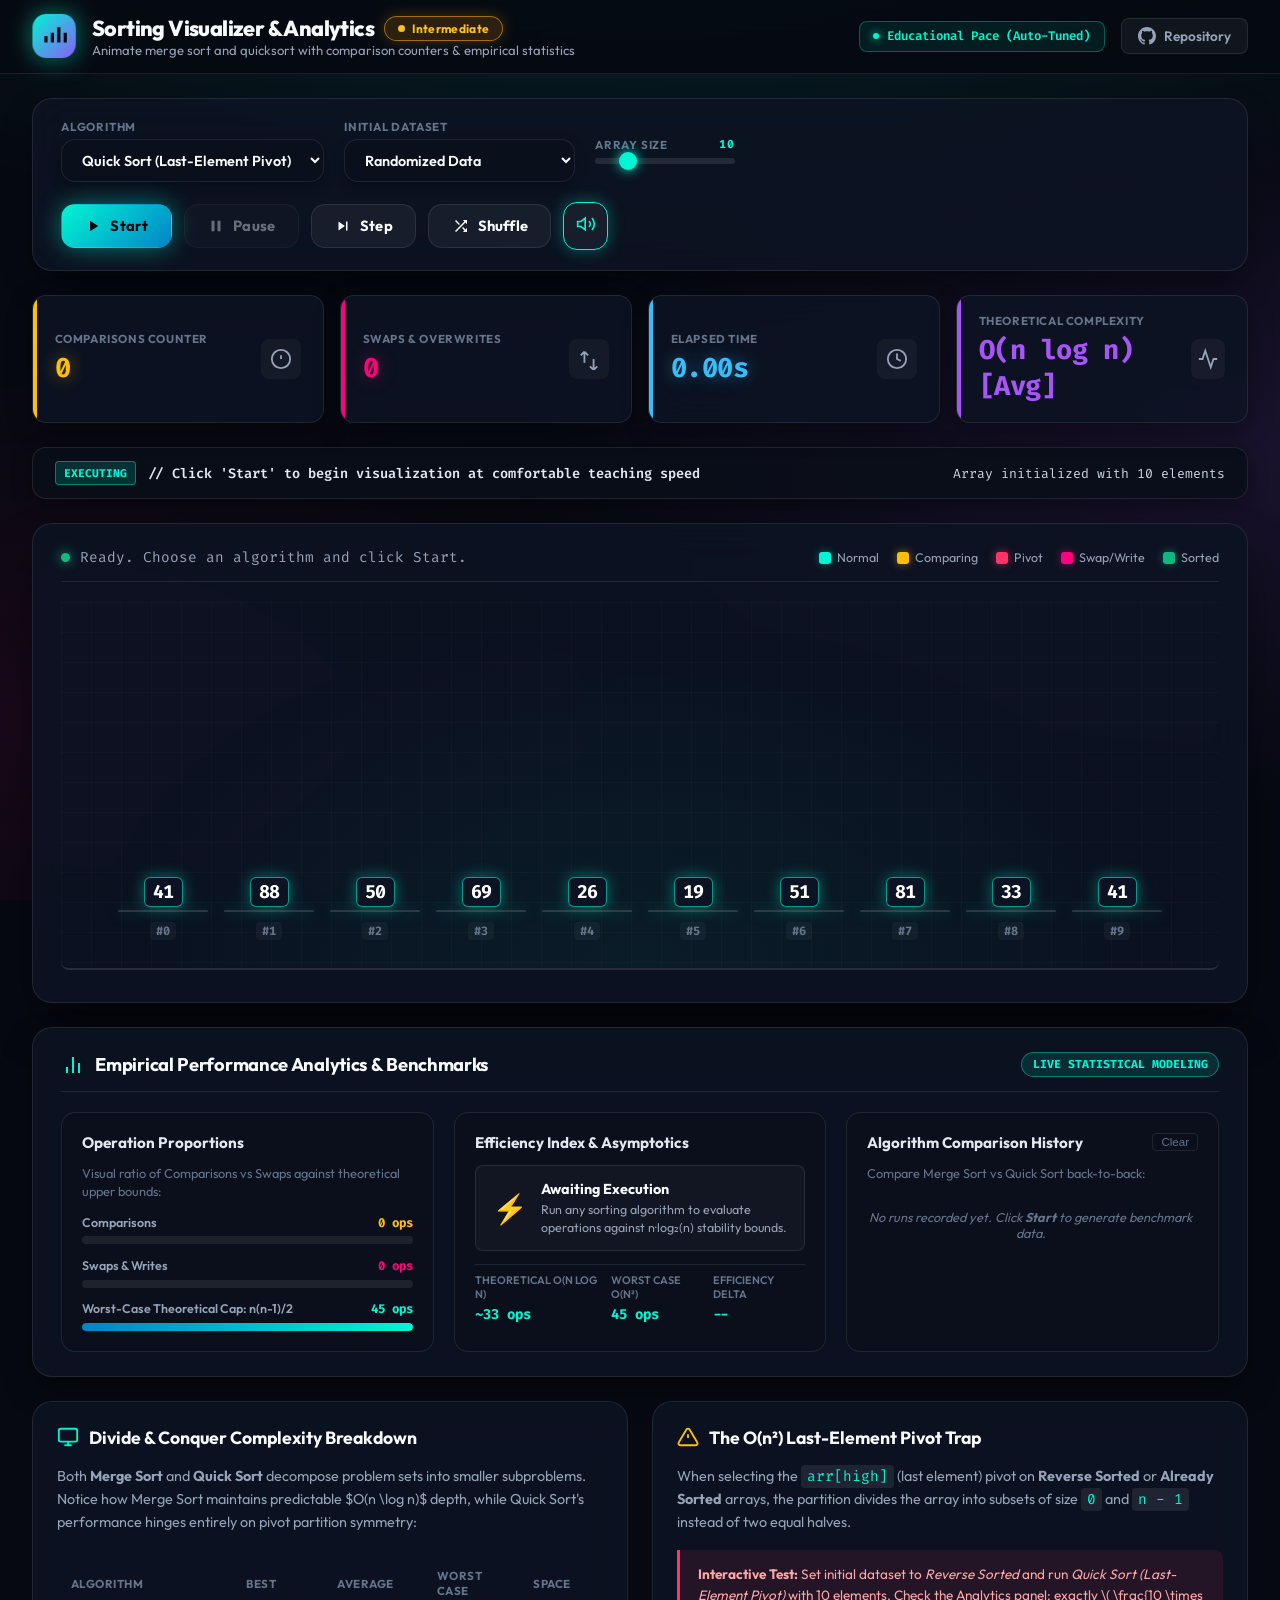
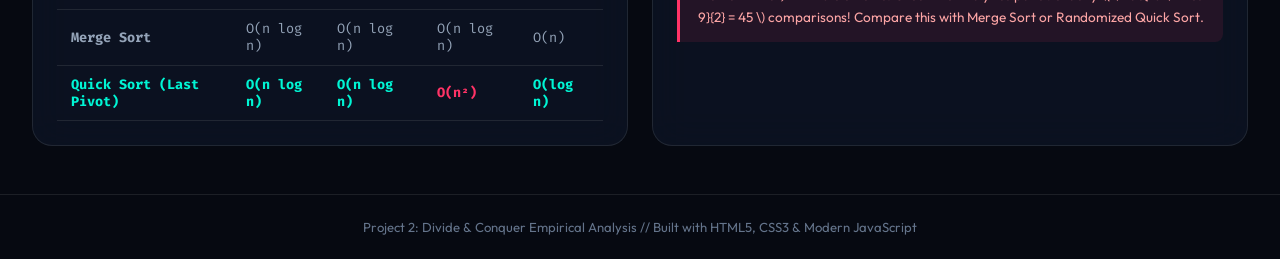
==== commit d3210b16: "feat: add real-time empirical analytics dashboard, tune educational pace, and update preview" ====
--- a/Project_2/index.html
+++ b/Project_2/index.html
@@ -3,7 +3,7 @@
 <head>
   <meta charset="UTF-8">
   <meta name="viewport" content="width=device-width, initial-scale=1.0">
-  <title>Sorting Visualizer // Merge vs Quick Sort with Counters</title>
+  <title>Sorting Visualizer // Empirical Divide & Conquer Analytics</title>
   
   <!-- Fonts -->
   <link rel="preconnect" href="https://fonts.googleapis.com">
@@ -25,12 +25,16 @@
           </svg>
         </div>
         <div class="brand-title">
-          <h1>Sorting Visualizer <span class="badge-intermediate">Intermediate</span></h1>
-          <p>Animate merge sort and quicksort with comparison counters</p>
+          <h1>Sorting Visualizer & Analytics <span class="badge-intermediate">Intermediate</span></h1>
+          <p>Animate merge sort and quicksort with comparison counters & empirical statistics</p>
         </div>
       </div>
       
       <div class="header-links">
+        <div class="tempo-indicator">
+          <span class="tempo-dot"></span>
+          <span>Educational Pace (Auto-Tuned)</span>
+        </div>
         <a href="https://github.com/YousefEl-Basuony/Algorithm_Project" target="_blank" class="btn-github">
           <svg width="18" height="18" viewBox="0 0 24 24" fill="currentColor">
             <path d="M12 0C5.37 0 0 5.37 0 12c0 5.31 3.435 9.795 8.205 11.385.6.105.825-.255.825-.57 0-.285-.015-1.23-.015-2.235-3.015.555-3.795-.735-4.035-1.41-.135-.345-.72-1.41-1.23-1.695-.42-.225-1.02-.78-.015-.795.945-.015 1.62.87 1.845 1.23 1.08 1.815 2.805 1.305 3.495.99.105-.78.42-1.305.765-1.605-2.67-.3-5.46-1.335-5.46-5.925 0-1.305.465-2.385 1.23-3.225-.12-.3-.54-1.53.12-3.18 0 0 1.005-.315 3.3 1.23.96-.27 1.98-.405 3-.405s2.04.135 3 .405c2.295-1.56 3.3-1.23 3.3-1.23.66 1.65.24 2.88.12 3.18.765.84 1.23 1.905 1.23 3.225 0 4.605-2.805 5.625-5.475 5.925.435.375.81 1.095.81 2.22 0 1.605-.015 2.895-.015 3.3 0 .315.225.69.825.57A12.02 12.02 0 0024 12c0-6.63-5.37-12-12-12z"/>
@@ -42,7 +46,7 @@
   </header>
 
   <main>
-    <!-- Control Deck -->
+    <!-- Control Deck (Speed slider removed as requested; tuned for clear comprehension) -->
     <section class="control-deck">
       <div class="control-row">
         <div class="controls-group">
@@ -58,7 +62,7 @@
 
           <!-- Dataset Distribution -->
           <div class="input-pill">
-            <label for="dataset-select">Initial State</label>
+            <label for="dataset-select">Initial Dataset</label>
             <select id="dataset-select" class="custom-select">
               <option value="random" selected>Randomized Data</option>
               <option value="reversed">Reverse Sorted (O(n²) Trap)</option>
@@ -67,22 +71,13 @@
             </select>
           </div>
 
-          <!-- Array Size Slider (Set to 10 by default) -->
+          <!-- Array Size Slider (Default 10) -->
           <div class="slider-pill">
             <div class="slider-header">
               <span>Array Size</span>
               <span id="size-val" class="val-display">10</span>
             </div>
-            <input type="range" id="size-slider" class="custom-slider" min="5" max="40" value="10">
-          </div>
-
-          <!-- Speed Slider -->
-          <div class="slider-pill">
-            <div class="slider-header">
-              <span>Speed</span>
-              <span id="speed-val" class="val-display">Teaching</span>
-            </div>
-            <input type="range" id="speed-slider" class="custom-slider" min="5" max="150" value="30">
+            <input type="range" id="size-slider" class="custom-slider" min="5" max="30" value="10">
           </div>
         </div>
 
@@ -184,7 +179,7 @@
     <div class="code-hud-banner">
       <div class="code-hud-left">
         <span class="code-hud-tag">Executing</span>
-        <span class="code-hud-line" id="code-hud-line">// Press 'Start' or 'Step' to begin visualization</span>
+        <span class="code-hud-line" id="code-hud-line">// Click 'Start' to begin visualization at comfortable teaching speed</span>
       </div>
       <div class="code-hud-right">
         <span class="step-desc" id="code-hud-desc">Array initialized with 10 elements</span>
@@ -227,7 +222,99 @@
       <div id="bars-container" class="bars-arena"></div>
     </section>
 
-    <!-- Project 2 Divide & Conquer Analysis Insights -->
+    <!-- 📊 Advanced Empirical Statistics & Analytics Suite (NEW) -->
+    <section class="analytics-suite">
+      <div class="analytics-header">
+        <div class="analytics-title">
+          <svg width="24" height="24" viewBox="0 0 24 24" fill="none" stroke="var(--neon-cyan)" stroke-width="2">
+            <line x1="18" y1="20" x2="18" y2="10"></line>
+            <line x1="12" y1="20" x2="12" y2="4"></line>
+            <line x1="6" y1="20" x2="6" y2="14"></line>
+          </svg>
+          <h2>Empirical Performance Analytics & Benchmarks</h2>
+        </div>
+        <span class="analytics-badge">Live Statistical Modeling</span>
+      </div>
+
+      <div class="analytics-grid">
+        <!-- Operation Distribution Gauge -->
+        <div class="analytics-card">
+          <h4>Operation Proportions</h4>
+          <p class="card-caption">Visual ratio of Comparisons vs Swaps against theoretical upper bounds:</p>
+          
+          <div class="stat-bar-group">
+            <div class="stat-bar-header">
+              <span>Comparisons</span>
+              <span id="analytics-comp-count" class="stat-num yellow">0 ops</span>
+            </div>
+            <div class="stat-bar-track">
+              <div id="analytics-comp-bar" class="stat-bar-fill yellow" style="width: 0%;"></div>
+            </div>
+          </div>
+
+          <div class="stat-bar-group">
+            <div class="stat-bar-header">
+              <span>Swaps & Writes</span>
+              <span id="analytics-swap-count" class="stat-num pink">0 ops</span>
+            </div>
+            <div class="stat-bar-track">
+              <div id="analytics-swap-bar" class="stat-bar-fill pink" style="width: 0%;"></div>
+            </div>
+          </div>
+
+          <div class="stat-bar-group">
+            <div class="stat-bar-header">
+              <span>Worst-Case Theoretical Cap: n(n-1)/2</span>
+              <span id="analytics-worst-cap" class="stat-num cyan">45 ops</span>
+            </div>
+            <div class="stat-bar-track">
+              <div class="stat-bar-fill cyan" style="width: 100%;"></div>
+            </div>
+          </div>
+        </div>
+
+        <!-- Algorithmic Efficiency Rating -->
+        <div class="analytics-card">
+          <h4>Efficiency Index & Asymptotics</h4>
+          <div class="efficiency-box" id="efficiency-box">
+            <div class="efficiency-icon" id="efficiency-icon">⚡</div>
+            <div class="efficiency-content">
+              <h5 id="efficiency-title">Awaiting Execution</h5>
+              <p id="efficiency-desc">Run any sorting algorithm to evaluate operations against n·log₂(n) stability bounds.</p>
+            </div>
+          </div>
+
+          <div class="metrics-row">
+            <div class="metric-mini">
+              <span class="mini-label">Theoretical O(n log n)</span>
+              <span class="mini-val" id="val-theoretical-log">~33 ops</span>
+            </div>
+            <div class="metric-mini">
+              <span class="mini-label">Worst Case O(n²)</span>
+              <span class="mini-val" id="val-theoretical-quad">45 ops</span>
+            </div>
+            <div class="metric-mini">
+              <span class="mini-label">Efficiency Delta</span>
+              <span class="mini-val" id="val-efficiency-delta">--</span>
+            </div>
+          </div>
+        </div>
+
+        <!-- Comparative Run History Log -->
+        <div class="analytics-card">
+          <div class="history-header">
+            <h4>Algorithm Comparison History</h4>
+            <button id="btn-clear-history" class="btn-clear" title="Clear log">Clear</button>
+          </div>
+          <p class="card-caption">Compare Merge Sort vs Quick Sort back-to-back:</p>
+          <div class="history-list" id="history-list">
+            <div class="history-empty">No runs recorded yet. Click <strong>Start</strong> to generate benchmark data.</div>
+          </div>
+        </div>
+      </div>
+    </section>
+
+    <!-- Project 2 Theory Card -->
     <section class="insights-section">
       <div class="insight-card">
         <h3>
@@ -280,7 +367,7 @@
         </h3>
         <p>When selecting the <code class="code-pill">arr[high]</code> (last element) pivot on <strong>Reverse Sorted</strong> or <strong>Already Sorted</strong> arrays, the partition divides the array into subsets of size <code class="code-pill">0</code> and <code class="code-pill">n - 1</code> instead of two equal halves.</p>
         <div class="callout-warning">
-          <strong>Interactive Test:</strong> Set initial state to <em>Reverse Sorted</em> and run <em>Quick Sort (Last-Element Pivot)</em> with 10 elements. Count the comparisons: exactly \( \frac{10 \times 9}{2} = 45 \) comparisons! Compare this with Merge Sort or Randomized Quick Sort.
+          <strong>Interactive Test:</strong> Set initial dataset to <em>Reverse Sorted</em> and run <em>Quick Sort (Last-Element Pivot)</em> with 10 elements. Check the Analytics panel: exactly \( \frac{10 \times 9}{2} = 45 \) comparisons! Compare this with Merge Sort or Randomized Quick Sort.
         </div>
       </div>
     </section>
--- a/Project_2/style.css
+++ b/Project_2/style.css
@@ -1,14 +1,14 @@
 /* ==========================================================================
    AlgoScope // Ultimate Sorting Visualizer Stylesheet
-   Theme: Next-Gen Cyberpunk Glassmorphism / Neon Dark
+   Theme: Next-Gen Cyberpunk Glassmorphism / Neon Dark & Empirical Analytics
    ========================================================================== */
 
 @import url('https://fonts.googleapis.com/css2?family=Fira+Code:wght@400;600;700&family=Outfit:wght@400;500;600;700;800;900&display=swap');
 
 :root {
   --bg-deep: #060911;
-  --bg-card: rgba(13, 20, 36, 0.78);
-  --bg-card-hover: rgba(20, 31, 56, 0.9);
+  --bg-card: rgba(13, 20, 36, 0.82);
+  --bg-card-hover: rgba(20, 31, 56, 0.95);
   --border-glass: rgba(255, 255, 255, 0.09);
   --border-neon: rgba(0, 245, 212, 0.4);
 
@@ -85,7 +85,7 @@
 
 header {
   border-bottom: 1px solid var(--border-glass);
-  background: rgba(6, 9, 17, 0.82);
+  background: rgba(6, 9, 17, 0.85);
   backdrop-filter: blur(20px);
   position: sticky;
   top: 0;
@@ -133,18 +133,12 @@
 }
 
 .brand-title h1 {
-  font-size: 1.4rem;
+  font-size: 1.35rem;
   font-weight: 800;
   letter-spacing: -0.6px;
   display: flex;
   align-items: center;
   gap: 0.65rem;
-}
-
-.brand-title h1 span.highlight-gradient {
-  background: linear-gradient(120deg, #00f5d4, #38bdf8, #c084fc);
-  -webkit-background-clip: text;
-  -webkit-text-fill-color: transparent;
 }
 
 .badge-intermediate {
@@ -179,6 +173,35 @@
 .brand-title p {
   font-size: 0.82rem;
   color: var(--text-sub);
+}
+
+.header-links {
+  display: flex;
+  align-items: center;
+  gap: 1rem;
+}
+
+.tempo-indicator {
+  display: inline-flex;
+  align-items: center;
+  gap: 0.5rem;
+  background: rgba(0, 245, 212, 0.08);
+  border: 1px solid rgba(0, 245, 212, 0.3);
+  color: var(--neon-cyan);
+  padding: 0.4rem 0.85rem;
+  border-radius: var(--radius-sm);
+  font-size: 0.78rem;
+  font-weight: 600;
+  font-family: var(--font-mono);
+}
+
+.tempo-dot {
+  width: 6px;
+  height: 6px;
+  background: var(--neon-cyan);
+  border-radius: 50%;
+  box-shadow: 0 0 8px var(--neon-cyan);
+  animation: pulse-glow 1.5s infinite ease-in-out;
 }
 
 .btn-github {
@@ -267,7 +290,7 @@
   background: rgba(10, 16, 28, 0.95);
   color: var(--text-main);
   border: 1px solid var(--border-glass);
-  padding: 0.6rem 1rem;
+  padding: 0.65rem 1rem;
   border-radius: var(--radius-md);
   font-family: inherit;
   font-size: 0.9rem;
@@ -287,7 +310,7 @@
   display: flex;
   flex-direction: column;
   gap: 0.35rem;
-  min-width: 160px;
+  min-width: 140px;
 }
 
 .slider-pill .slider-header {
@@ -333,7 +356,7 @@
   background: #fff;
 }
 
-/* Interactive Action Buttons */
+/* Action Buttons */
 .buttons-group {
   display: flex;
   align-items: center;
@@ -504,11 +527,11 @@
 }
 
 /* ==========================================================================
-   Live Code Execution HUD (NEW - Explains every line in real time!)
+   Live Code Execution Line HUD
    ========================================================================== */
 
 .code-hud-banner {
-  background: rgba(10, 15, 26, 0.9);
+  background: rgba(10, 15, 26, 0.92);
   border: 1px solid var(--border-glass);
   border-radius: var(--radius-md);
   padding: 0.85rem 1.4rem;
@@ -549,7 +572,7 @@
   align-items: center;
   gap: 0.5rem;
   color: var(--text-sub);
-  font-size: 0.8rem;
+  font-size: 0.82rem;
 }
 
 .code-hud-right .step-desc {
@@ -634,10 +657,7 @@
 .legend-color.swapping { background: var(--neon-pink); box-shadow: 0 0 8px rgba(255, 0, 127, 0.5); }
 .legend-color.sorted { background: var(--neon-emerald); box-shadow: 0 0 8px rgba(16, 185, 129, 0.5); }
 
-/* ==========================================================================
-   The Bars Arena & Pillars (Optimized for 10 Elements & Scalable)
-   ========================================================================== */
-
+/* The Bars Arena */
 .bars-arena {
   flex: 1;
   min-height: 360px;
@@ -645,8 +665,8 @@
   display: flex;
   align-items: flex-end;
   justify-content: center;
-  gap: 12px; /* Generous gap for 10 elements */
-  padding: 2.5rem 1rem 3.5rem; /* Room for pointers at bottom & labels on top */
+  gap: 16px; /* Generous gap for 10 pillars */
+  padding: 2.5rem 1rem 3.5rem;
   position: relative;
   background: 
     radial-gradient(ellipse at bottom, rgba(0, 245, 212, 0.05) 0%, transparent 70%),
@@ -657,21 +677,21 @@
   border-radius: 0 0 var(--radius-sm) var(--radius-sm);
 }
 
-/* Individual Pillar Wrapper */
+/* Pillar Column */
 .pillar-column {
   flex: 1;
   max-width: 90px;
-  min-width: 24px;
+  min-width: 28px;
   height: 100%;
   display: flex;
   flex-direction: column;
   justify-content: flex-end;
   align-items: center;
   position: relative;
-  transition: transform 0.25s cubic-bezier(0.34, 1.56, 0.64, 1);
-}
-
-/* The Bar Cylinder */
+  transition: transform 0.3s cubic-bezier(0.34, 1.56, 0.64, 1);
+}
+
+/* The Bar Element */
 .bar-element {
   width: 100%;
   background: linear-gradient(180deg, var(--bar-base-top) 0%, var(--bar-base-mid) 50%, var(--bar-base-bottom) 100%);
@@ -686,15 +706,15 @@
   justify-content: flex-start;
   align-items: center;
   transition: 
-    height 0.22s cubic-bezier(0.34, 1.56, 0.64, 1), 
-    background 0.2s ease, 
-    transform 0.25s cubic-bezier(0.34, 1.56, 0.64, 1),
-    box-shadow 0.2s ease;
+    height 0.35s cubic-bezier(0.34, 1.56, 0.64, 1), 
+    background 0.25s ease, 
+    transform 0.35s cubic-bezier(0.34, 1.56, 0.64, 1),
+    box-shadow 0.25s ease;
   user-select: none;
   border: 1px solid rgba(255, 255, 255, 0.15);
 }
 
-/* Number Tag on Top of Bar */
+/* Number Tag on Top */
 .bar-number {
   position: absolute;
   top: -34px;
@@ -710,10 +730,10 @@
   letter-spacing: -0.5px;
   pointer-events: none;
   white-space: nowrap;
-  transition: all 0.2s ease;
-}
-
-/* Index label below the baseline */
+  transition: all 0.25s ease;
+}
+
+/* Index Label */
 .bar-index {
   position: absolute;
   bottom: -28px;
@@ -726,7 +746,7 @@
   border-radius: 4px;
 }
 
-/* Floating Pointer Indicators below index */
+/* Floating Pointer Indicators */
 .pointer-badge {
   position: absolute;
   bottom: -62px;
@@ -739,7 +759,7 @@
   letter-spacing: 0.5px;
   opacity: 0;
   transform: translateY(6px);
-  transition: all 0.2s cubic-bezier(0.34, 1.56, 0.64, 1);
+  transition: all 0.25s cubic-bezier(0.34, 1.56, 0.64, 1);
   pointer-events: none;
   white-space: nowrap;
   z-index: 20;
@@ -771,11 +791,7 @@
   box-shadow: 0 0 14px rgba(0, 245, 212, 0.7);
 }
 
-/* ==========================================================================
-   State Classes & Dynamic Animations
-   ========================================================================== */
-
-/* 1. Comparing State */
+/* Dynamic State Styles (Tuned for Human Comprehension) */
 .bar-element.comparing {
   background: linear-gradient(180deg, var(--bar-compare-top) 0%, var(--bar-compare-mid) 50%, var(--bar-compare-bottom) 100%) !important;
   box-shadow: 
@@ -794,7 +810,6 @@
   transform: scale(1.15);
 }
 
-/* 2. Pivot State */
 .bar-element.pivot {
   background: linear-gradient(180deg, var(--bar-pivot-top) 0%, var(--bar-pivot-mid) 50%, var(--bar-pivot-bottom) 100%) !important;
   box-shadow: 
@@ -814,7 +829,6 @@
   transform: scale(1.2);
 }
 
-/* 3. Swapping State */
 .bar-element.swapping {
   background: linear-gradient(180deg, var(--bar-swap-top) 0%, var(--bar-swap-mid) 50%, var(--bar-swap-bottom) 100%) !important;
   box-shadow: 
@@ -834,7 +848,6 @@
   transform: scale(1.2);
 }
 
-/* 4. Sorted State */
 .bar-element.sorted {
   background: linear-gradient(180deg, var(--bar-sorted-top) 0%, var(--bar-sorted-mid) 50%, var(--bar-sorted-bottom) 100%) !important;
   box-shadow: 0 0 20px var(--bar-sorted-glow), inset 0 1px 2px #fff !important;
@@ -847,7 +860,6 @@
   box-shadow: 0 0 15px rgba(16, 185, 129, 0.4);
 }
 
-/* 5. Subarray Active Border Focus */
 .pillar-column.active-range::after {
   content: '';
   position: absolute;
@@ -861,6 +873,255 @@
 }
 
 /* ==========================================================================
+   📊 Advanced Performance Analytics Suite (NEW)
+   ========================================================================== */
+
+.analytics-suite {
+  background: var(--bg-card);
+  backdrop-filter: blur(20px);
+  border: 1px solid var(--border-glass);
+  border-radius: var(--radius-lg);
+  padding: 1.5rem 1.75rem;
+  box-shadow: 0 15px 35px -10px rgba(0, 0, 0, 0.6);
+  display: flex;
+  flex-direction: column;
+  gap: 1.25rem;
+}
+
+.analytics-header {
+  display: flex;
+  align-items: center;
+  justify-content: space-between;
+  border-bottom: 1px solid var(--border-glass);
+  padding-bottom: 0.85rem;
+  flex-wrap: wrap;
+  gap: 0.75rem;
+}
+
+.analytics-title {
+  display: flex;
+  align-items: center;
+  gap: 0.65rem;
+}
+
+.analytics-title h2 {
+  font-size: 1.15rem;
+  font-weight: 700;
+  color: var(--text-main);
+  letter-spacing: -0.3px;
+}
+
+.analytics-badge {
+  background: rgba(0, 245, 212, 0.12);
+  border: 1px solid rgba(0, 245, 212, 0.4);
+  color: var(--neon-cyan);
+  font-size: 0.72rem;
+  font-weight: 700;
+  padding: 0.25rem 0.65rem;
+  border-radius: 999px;
+  font-family: var(--font-mono);
+  text-transform: uppercase;
+}
+
+.analytics-grid {
+  display: grid;
+  grid-template-columns: repeat(auto-fit, minmax(320px, 1fr));
+  gap: 1.25rem;
+}
+
+.analytics-card {
+  background: rgba(10, 16, 28, 0.7);
+  border: 1px solid var(--border-glass);
+  border-radius: var(--radius-md);
+  padding: 1.25rem;
+  display: flex;
+  flex-direction: column;
+  gap: 0.85rem;
+}
+
+.analytics-card h4 {
+  font-size: 0.95rem;
+  font-weight: 700;
+  color: #e2e8f0;
+}
+
+.card-caption {
+  font-size: 0.8rem;
+  color: var(--text-dim);
+  line-height: 1.4;
+}
+
+/* Stat Bars */
+.stat-bar-group {
+  display: flex;
+  flex-direction: column;
+  gap: 0.35rem;
+}
+
+.stat-bar-header {
+  display: flex;
+  justify-content: space-between;
+  font-size: 0.78rem;
+  font-weight: 600;
+  color: var(--text-sub);
+}
+
+.stat-num {
+  font-family: var(--font-mono);
+  font-weight: 700;
+}
+.stat-num.yellow { color: var(--neon-gold); }
+.stat-num.pink { color: var(--neon-pink); }
+.stat-num.cyan { color: var(--neon-cyan); }
+
+.stat-bar-track {
+  height: 8px;
+  background: rgba(255, 255, 255, 0.08);
+  border-radius: 999px;
+  overflow: hidden;
+  position: relative;
+}
+
+.stat-bar-fill {
+  height: 100%;
+  border-radius: 999px;
+  transition: width 0.35s ease;
+}
+
+.stat-bar-fill.yellow {
+  background: linear-gradient(90deg, #f59e0b, #fde047);
+  box-shadow: 0 0 10px rgba(245, 158, 11, 0.5);
+}
+
+.stat-bar-fill.pink {
+  background: linear-gradient(90deg, #c026d3, #f472b6);
+  box-shadow: 0 0 10px rgba(217, 70, 239, 0.5);
+}
+
+.stat-bar-fill.cyan {
+  background: linear-gradient(90deg, #0284c7, #00f5d4);
+  box-shadow: 0 0 10px rgba(0, 245, 212, 0.4);
+}
+
+/* Efficiency Box */
+.efficiency-box {
+  background: rgba(255, 255, 255, 0.03);
+  border: 1px solid var(--border-glass);
+  border-radius: var(--radius-sm);
+  padding: 0.85rem 1rem;
+  display: flex;
+  align-items: center;
+  gap: 0.85rem;
+}
+
+.efficiency-icon {
+  font-size: 1.8rem;
+}
+
+.efficiency-content h5 {
+  font-size: 0.9rem;
+  font-weight: 700;
+  color: #f8fafc;
+}
+
+.efficiency-content p {
+  font-size: 0.78rem;
+  color: var(--text-sub);
+  line-height: 1.4;
+  margin-top: 0.2rem;
+}
+
+.metrics-row {
+  display: flex;
+  align-items: center;
+  justify-content: space-between;
+  gap: 0.5rem;
+  padding-top: 0.5rem;
+  border-top: 1px solid var(--border-glass);
+}
+
+.metric-mini {
+  display: flex;
+  flex-direction: column;
+  gap: 0.2rem;
+}
+
+.mini-label {
+  font-size: 0.68rem;
+  font-weight: 600;
+  text-transform: uppercase;
+  color: var(--text-dim);
+}
+
+.mini-val {
+  font-family: var(--font-mono);
+  font-size: 0.88rem;
+  font-weight: 700;
+  color: var(--neon-cyan);
+}
+
+/* History List */
+.history-header {
+  display: flex;
+  align-items: center;
+  justify-content: space-between;
+}
+
+.btn-clear {
+  background: none;
+  border: 1px solid var(--border-glass);
+  color: var(--text-dim);
+  font-size: 0.72rem;
+  padding: 2px 8px;
+  border-radius: 4px;
+  cursor: pointer;
+  transition: all 0.2s ease;
+}
+
+.btn-clear:hover {
+  color: #fff;
+  border-color: rgba(255, 255, 255, 0.3);
+}
+
+.history-list {
+  display: flex;
+  flex-direction: column;
+  gap: 0.5rem;
+  max-height: 160px;
+  overflow-y: auto;
+  padding-right: 4px;
+}
+
+.history-empty {
+  font-size: 0.8rem;
+  color: var(--text-dim);
+  font-style: italic;
+  padding: 0.75rem 0;
+  text-align: center;
+}
+
+.history-item {
+  background: rgba(255, 255, 255, 0.04);
+  border: 1px solid rgba(255, 255, 255, 0.06);
+  border-radius: 6px;
+  padding: 0.45rem 0.75rem;
+  display: flex;
+  align-items: center;
+  justify-content: space-between;
+  font-size: 0.78rem;
+  font-family: var(--font-mono);
+}
+
+.history-item .algo-tag {
+  font-weight: 700;
+  color: #fff;
+}
+
+.history-item .stats-tag {
+  color: var(--neon-cyan);
+}
+
+/* ==========================================================================
    Algorithm Theory & Insights
    ========================================================================== */
 
@@ -980,10 +1241,11 @@
   .control-deck { padding: 1rem; }
   .bars-arena { 
     height: 320px; 
-    gap: 6px;
+    gap: 8px;
     padding-bottom: 4rem;
   }
   .bar-number { font-size: 0.85rem; top: -28px; }
   .pointer-badge { font-size: 0.65rem; bottom: -54px; }
   .legend-group { display: none; }
-}
+  .analytics-grid { grid-template-columns: 1fr; }
+}
